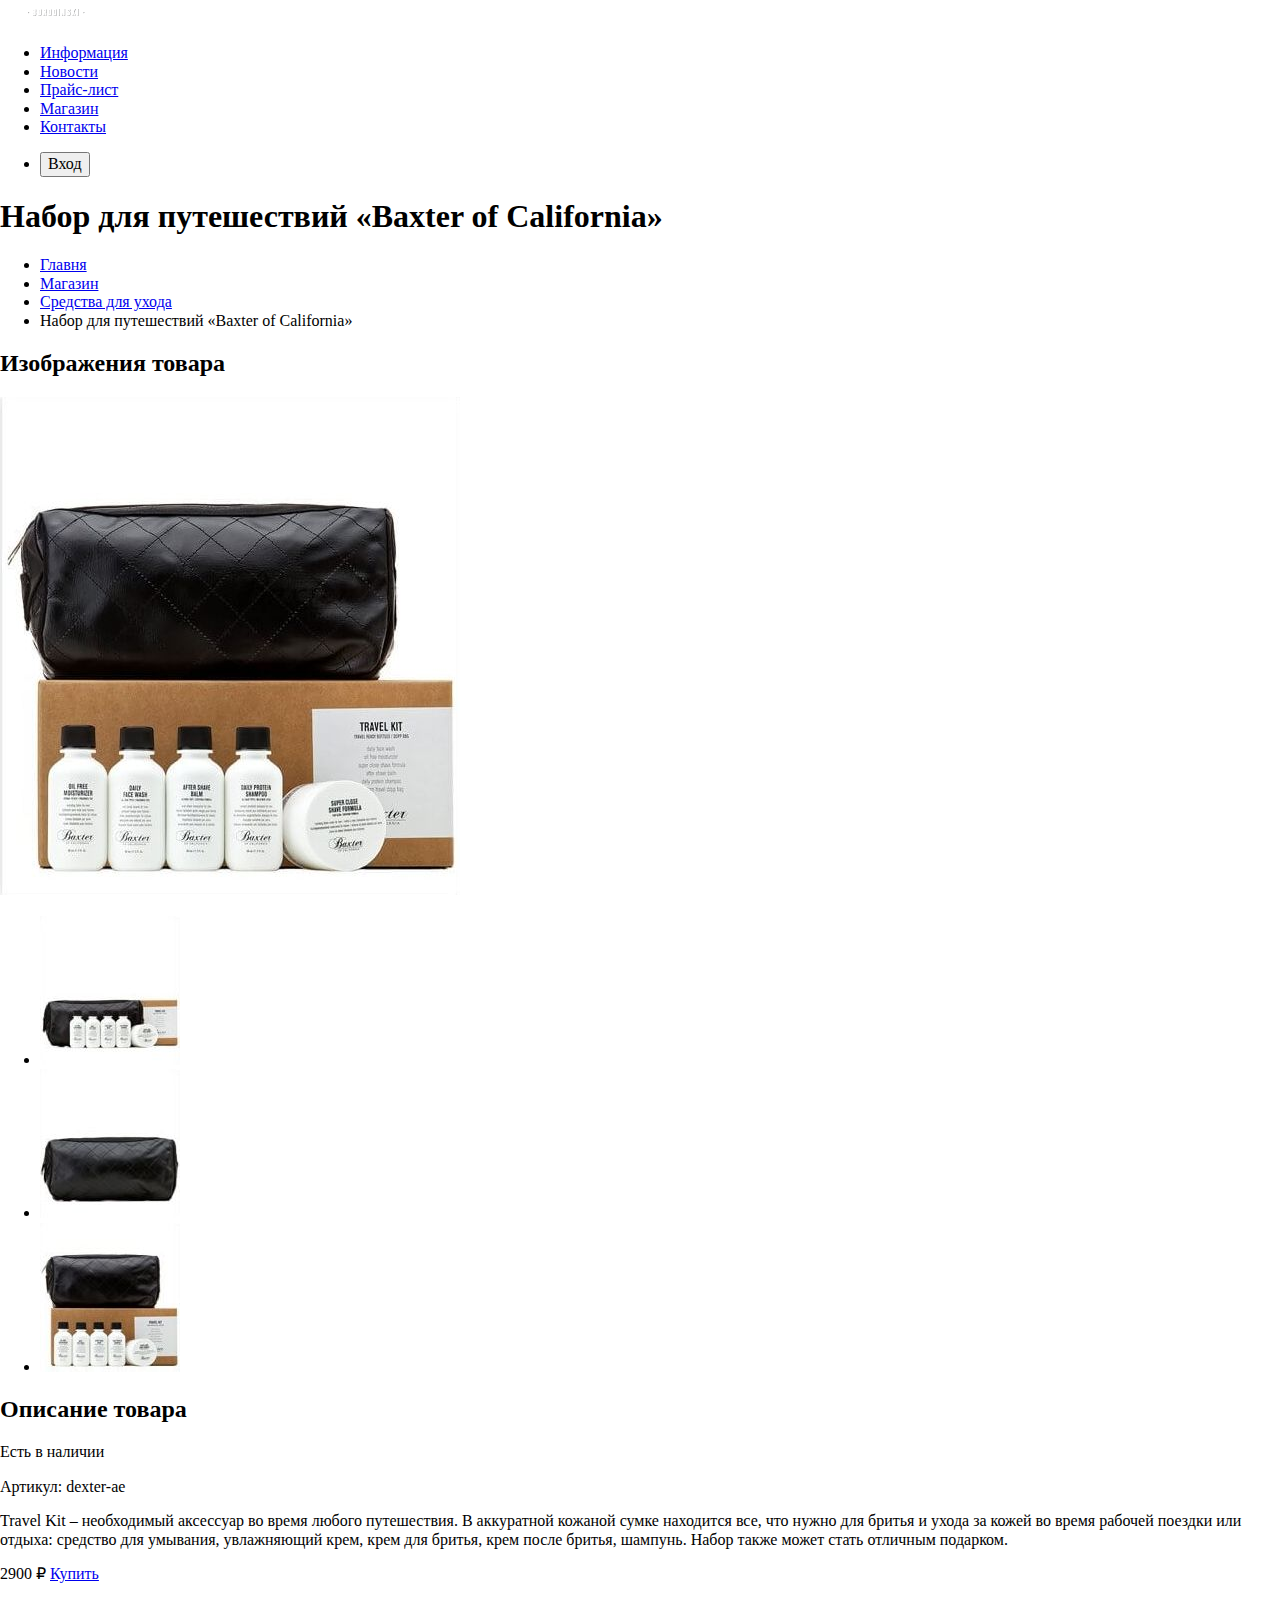
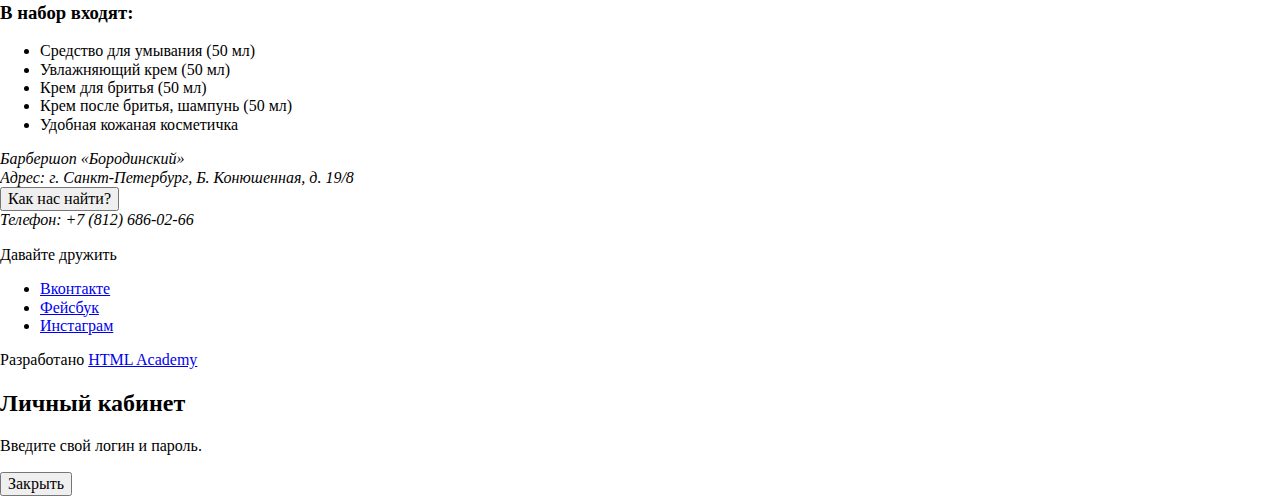
==== catalog-item.html @ 9a72d300 "Подключил картинки в разметке страницы" ====
<!DOCTYPE html>
<html lang="ru">
  <head>
    <meta charset="utf-8">
    <title>HTML Academy: Барбершоп</title>
    <link rel="stylesheet" href="css/normalize.css">
    <link rel="stylesheet" href="css/style.css">
  </head>
  <body>
    <header>
      <nav>
        <a href="index.html">
          <img src="img/index_logo.svg" width="111" height="24" alt="Логотип барбершопа Бородинский">
        </a>
        <ul>
          <li><a href="#">Информация</a></li>
          <li><a href="#">Новости</a></li>
          <li><a href="price.html">Прайс-лист</a></li>
          <li><a href="catalog.html">Магазин</a></li>
          <li><a href="#">Контакты</a></li>
        </ul>
        <ul>
          <li>
            <button type="button">Вход</button>
          </li>
        </ul>
      </nav>
    </header>

    <main>
      <h1>Набор для путешествий «Baxter of California»</h1>

      <ul>
        <li><a href="index.html">Главня</a></li>
        <li><a href="catalog.html">Магазин</a></li>
        <li><a href="#">Средства для ухода</a></li>
        <li>Набор для путешествий «Baxter of California»</li>
      </ul>

      <section>
        <h2>Изображения товара</h2>
        <img src="img/product_1.jpg" width="460" height="498" alt="Набор для путешествий «Baxter of California»">
        <ul>
          <li><img src="img/product_2.jpg" width="140" height="149" alt="Набор для путешествий «Baxter of California»"></li>
          <li><img src="img/product_3.jpg" width="140" height="149" alt="Набор для путешествий «Baxter of California»"></li>
          <li><img src="img/product_4.jpg" width="140" height="149" alt="Набор для путешествий «Baxter of California»"></li>
        </ul>
      </section>

      <section>
        <h2>Описание товара</h2>
        <p>Есть в наличии</p>
        <p>Артикул: dexter-ae</p>
        <p>Travel Kit – необходимый аксессуар во время любого путешествия. В аккуратной кожаной сумке находится все, что нужно для бритья и ухода за кожей во время рабочей поездки или отдыха: средство для умывания, увлажняющий крем, крем для бритья, крем после бритья, шампунь. Набор также может стать отличным подарком.</p>
        <p>
          2900 ₽
          <a href="#">Купить</a>
        </p>
        <h3>В набор входят:</h3>
        <ul>
          <li>Средство для умывания (50 мл)</li>
          <li>Увлажняющий крем (50 мл)</li>
          <li>Крем для бритья (50 мл)</li>
          <li>Крем после бритья, шампунь (50 мл)</li>
          <li>Удобная кожаная косметичка</li>
        </ul>
      </section>
    </main>

    <footer>
      <address>
        Барбершоп «Бородинский»<br>
        Адрес: г. Санкт-Петербург, Б. Конюшенная, д. 19/8<br>
        <button type="button">Как нас найти?</button><br>
        Телефон: +7 (812) 686-02-66
      </address>
      <div>
        <p>Давайте дружить</p>
        <ul>
          <li><a href="#">Вконтакте</a></li>
          <li><a href="#">Фейсбук</a></li>
          <li><a href="#">Инстаграм</a></li>
        </ul>
      </div>
      <p>
        Разработано
        <a href="https://htmlacademy.ru">HTML Academy</a>
      </p>
    </footer>

    <section>
      <h2>Личный кабинет</h2>
      <p>Введите свой логин и пароль.</p>
      <!-- Форма будет добавлена -->
      <button type="button">Закрыть</button>
    </section>

    <script src="js/script.js"></script>
  </body>
</html>
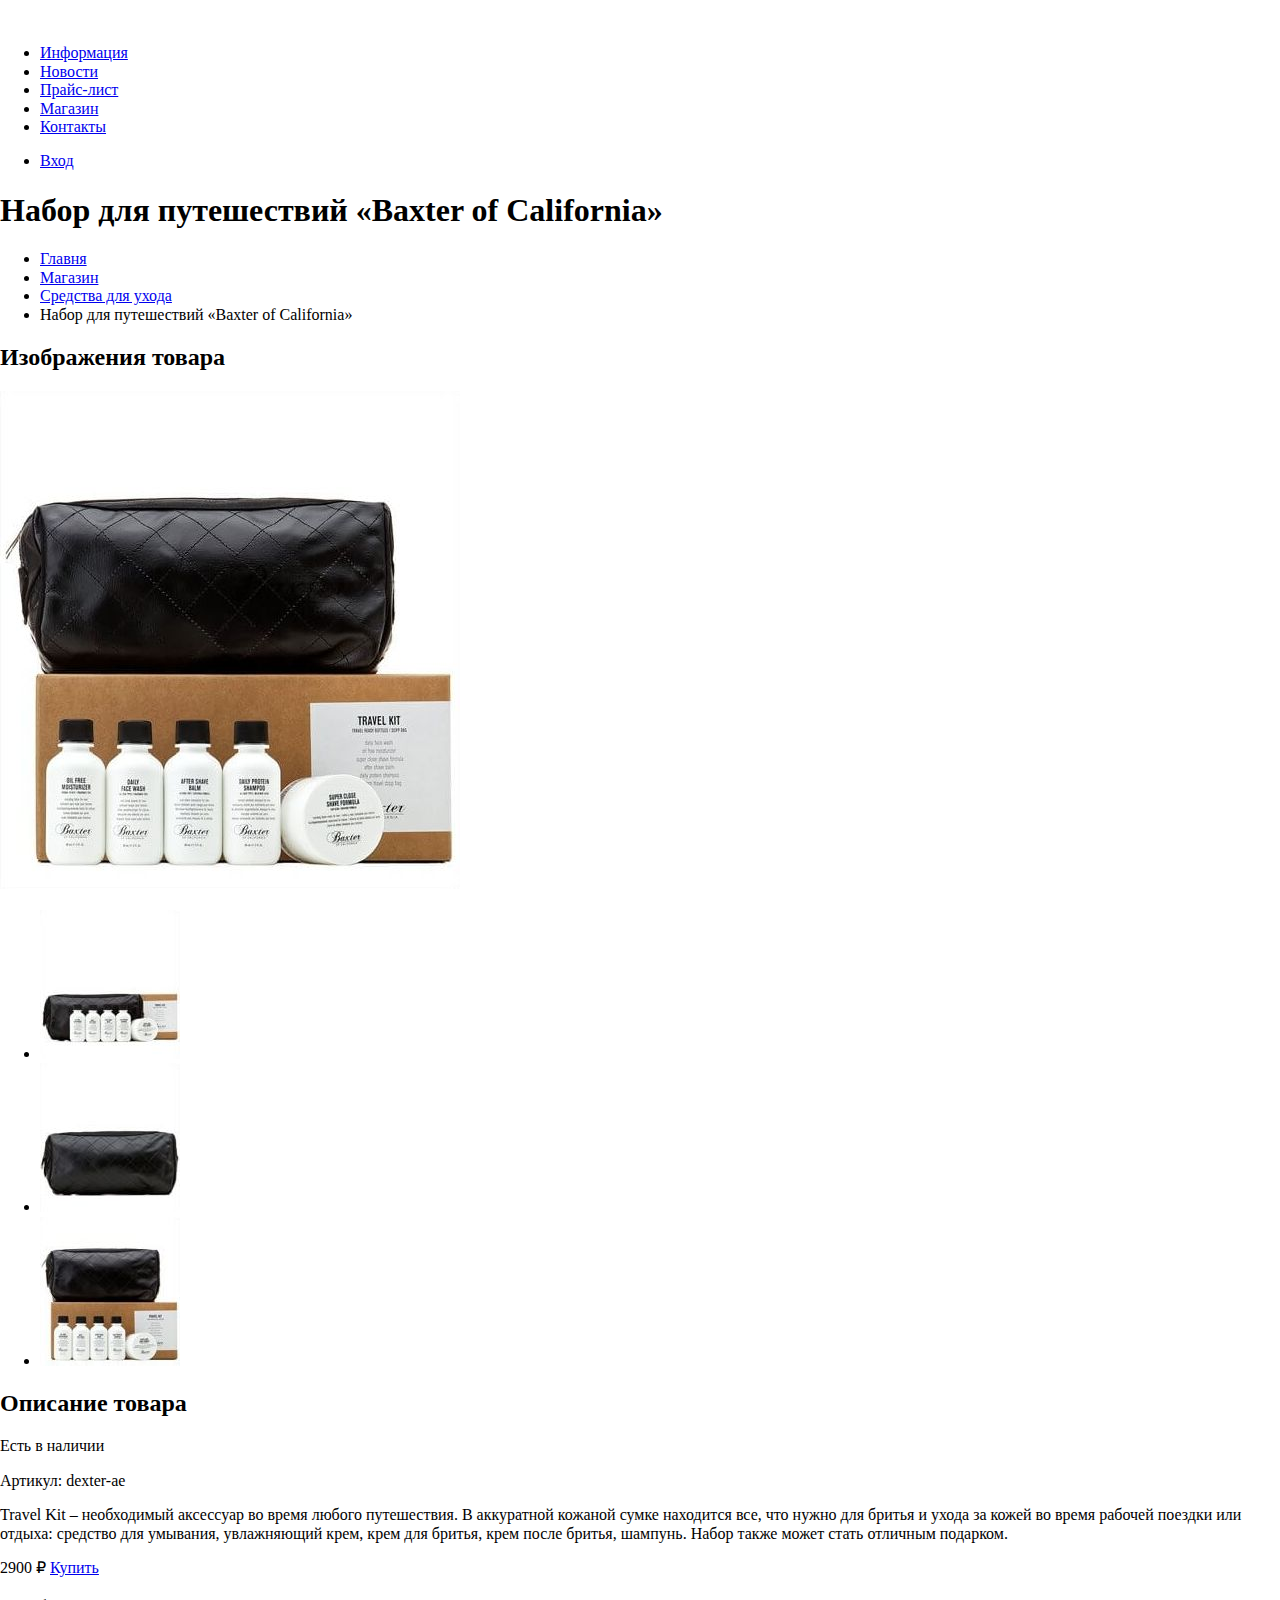
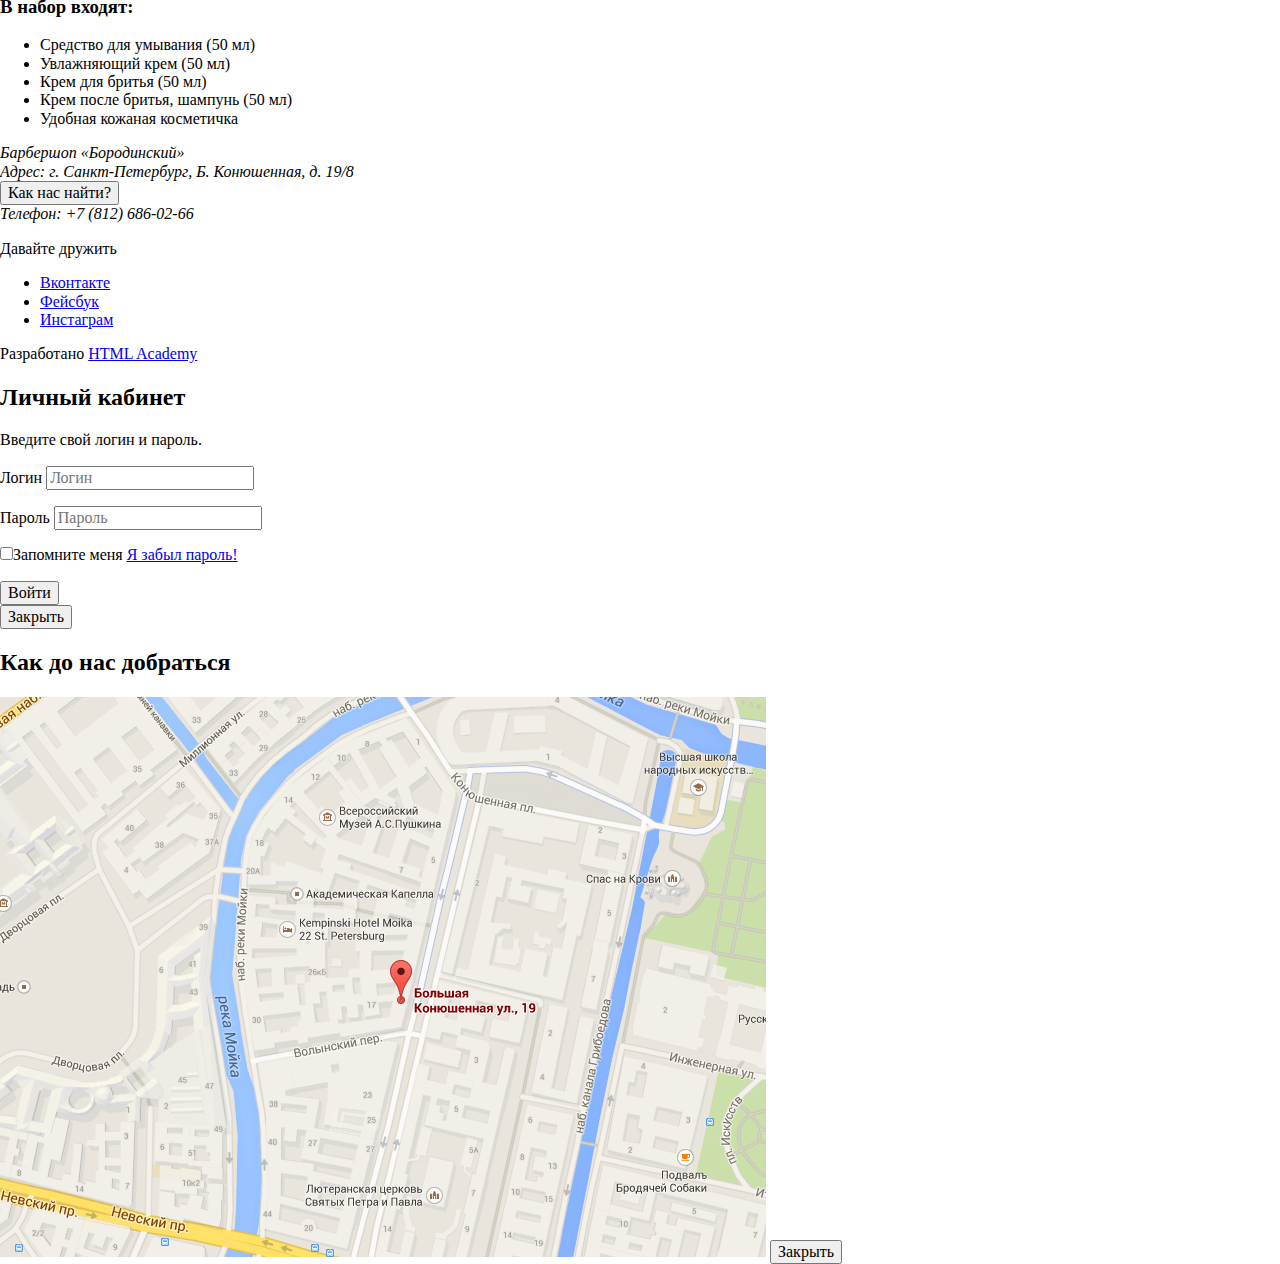
==== commit 246d15ff: "Добавил в разметку страниц формы, назначил скрытым элементам класс, прочие мелкие правки" ====
--- a/catalog-item.html
+++ b/catalog-item.html
@@ -10,7 +10,7 @@
     <header>
       <nav>
         <a href="index.html">
-          <img src="img/index_logo.svg" width="111" height="24" alt="Логотип барбершопа Бородинский">
+          <img src="img/logo_page.svg" width="111" height="24" alt="Логотип барбершопа Бородинский">
         </a>
         <ul>
           <li><a href="#">Информация</a></li>
@@ -21,7 +21,7 @@
         </ul>
         <ul>
           <li>
-            <button type="button">Вход</button>
+            <a href="login.html">Вход</a>
           </li>
         </ul>
       </nav>
@@ -38,12 +38,12 @@
       </ul>
 
       <section>
-        <h2>Изображения товара</h2>
-        <img src="img/product_1.jpg" width="460" height="498" alt="Набор для путешествий «Baxter of California»">
+        <h2 class="visually-hidden">Изображения товара</h2>
+        <img src="img/product_1.jpg" width="460" height="498" alt="Набор для путешествий «Baxter of California» вид 1">
         <ul>
-          <li><img src="img/product_2.jpg" width="140" height="149" alt="Набор для путешествий «Baxter of California»"></li>
-          <li><img src="img/product_3.jpg" width="140" height="149" alt="Набор для путешествий «Baxter of California»"></li>
-          <li><img src="img/product_4.jpg" width="140" height="149" alt="Набор для путешествий «Baxter of California»"></li>
+          <li><img src="img/product_2.jpg" width="140" height="149" alt="Набор для путешествий «Baxter of California» вид 2"></li>
+          <li><img src="img/product_3.jpg" width="140" height="149" alt="Набор для путешествий «Baxter of California» вид 3"></li>
+          <li><img src="img/product_4.jpg" width="140" height="149" alt="Набор для путешествий «Baxter of California» вид 4"></li>
         </ul>
       </section>
 
@@ -91,7 +91,29 @@
     <section>
       <h2>Личный кабинет</h2>
       <p>Введите свой логин и пароль.</p>
-      <!-- Форма будет добавлена -->
+      <form action="https://echo.htmlacademy.ru" method="post">
+        <p>
+          <label for="user-login">Логин</label>
+          <input id="user-login" type="email" name="login" placeholder="Логин">
+        </p>
+        <p>
+          <label for="user-password">Пароль</label>
+          <input id="user-password" type="password" name="password" placeholder="Пароль">
+        </p>
+        <p>
+          <label>
+            <input type="checkbox" name="remember">Запомните меня
+          </label>
+          <a href="#">Я забыл пароль!</a>
+        </p>
+        <button type="submit">Войти</button>
+      </form>
+      <button type="button">Закрыть</button>
+    </section>
+
+    <section>
+      <h2 class="visually-hidden">Как до нас добраться</h2>
+      <img src="img/map.png" width="766" height="560" alt="Офис компании по адресу г. Санкт-Петербург, ул. Б. Конюшенная, д. 19/8">
       <button type="button">Закрыть</button>
     </section>
 
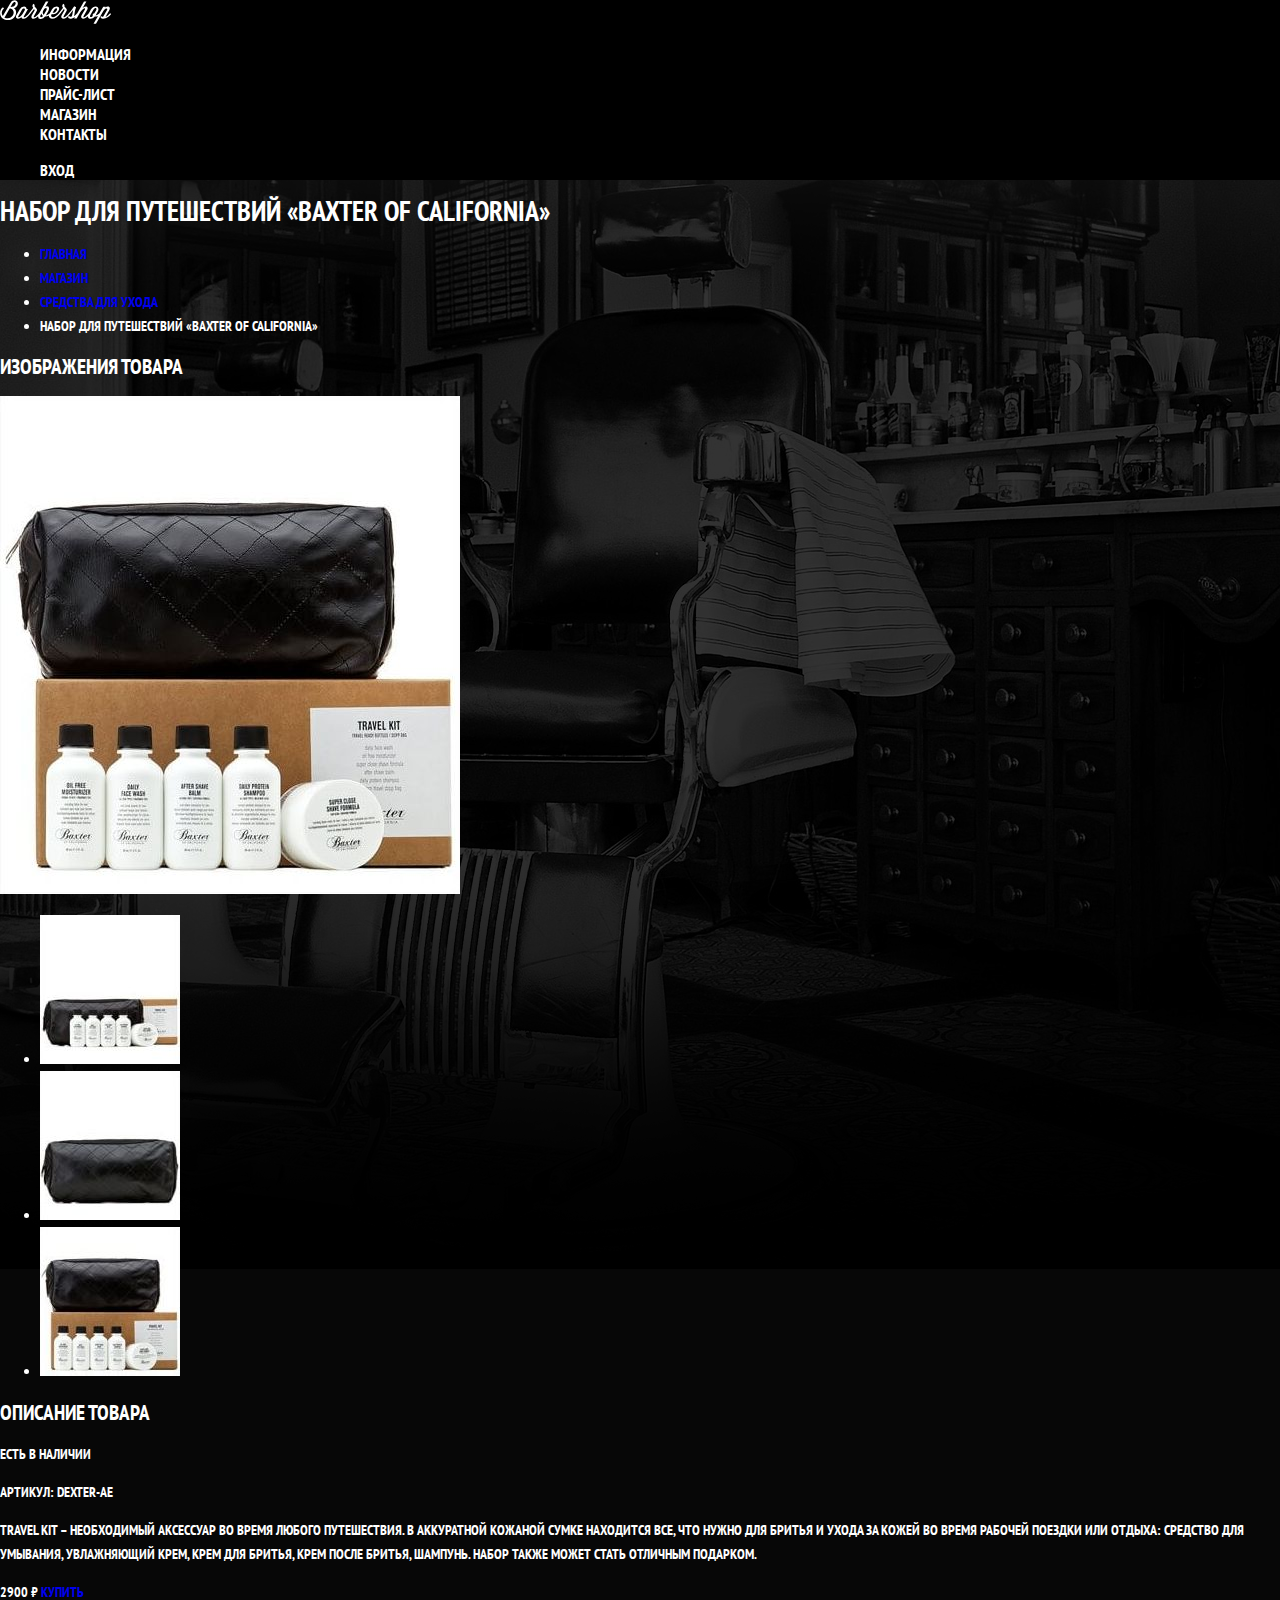
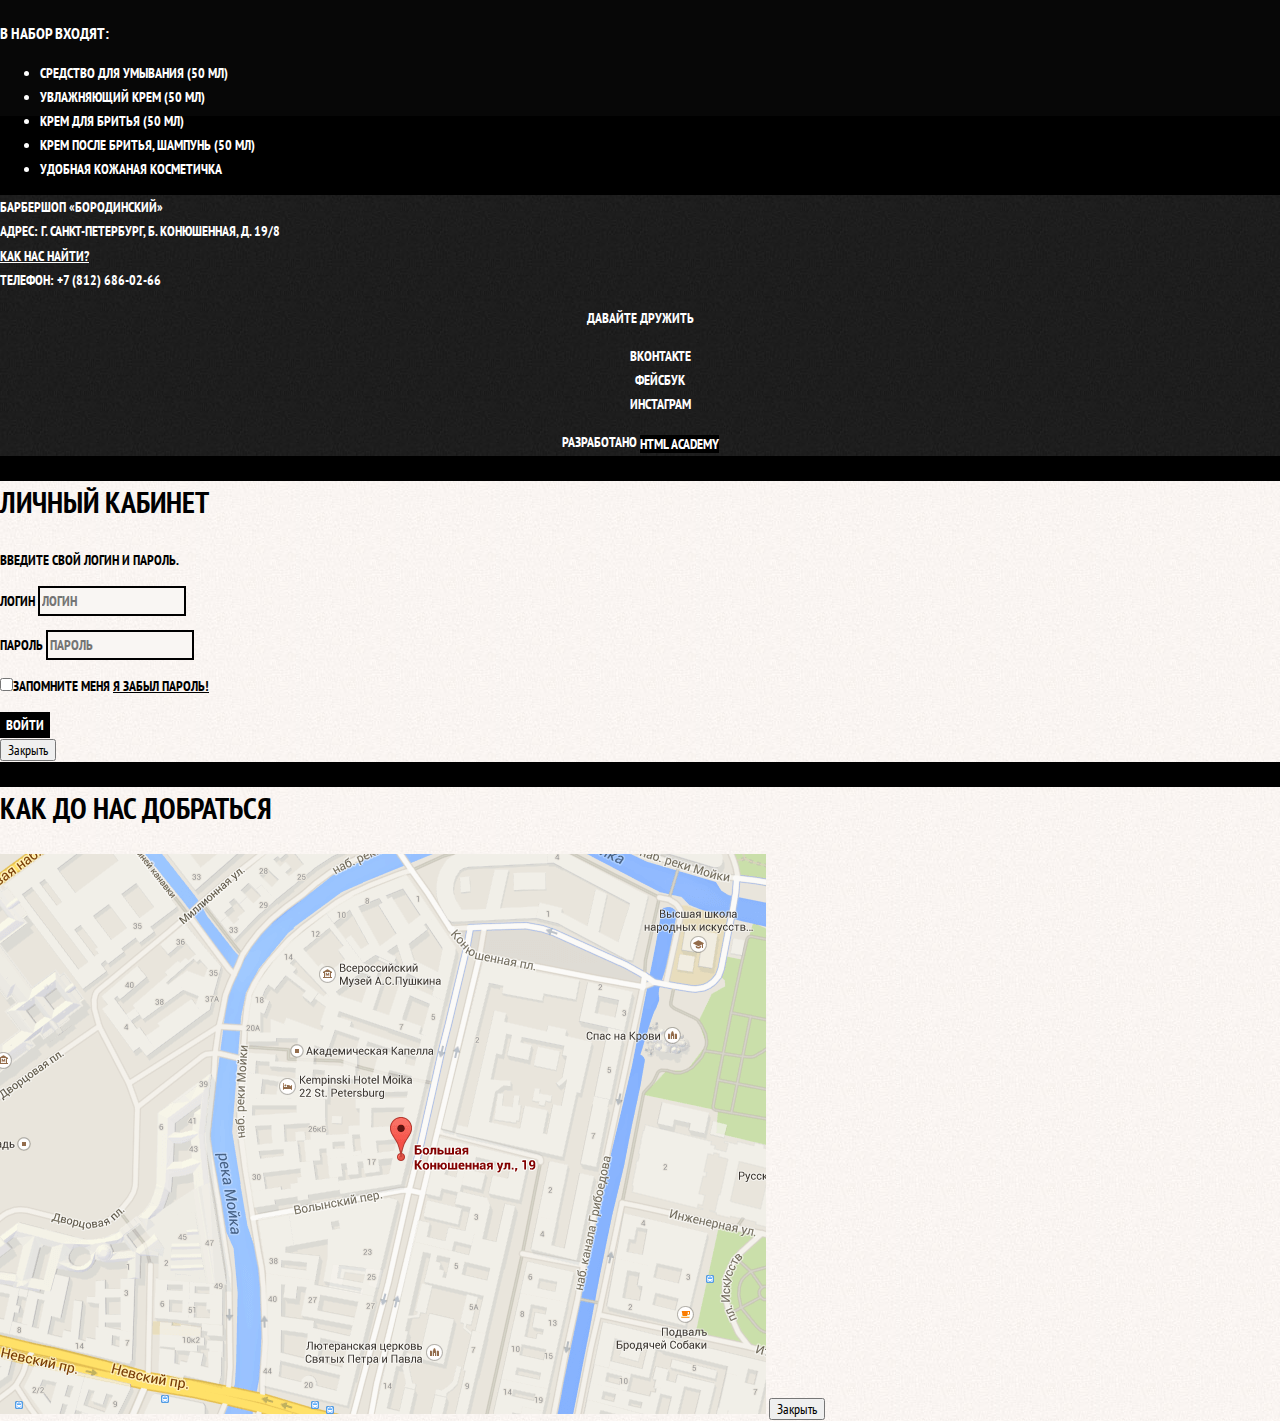
==== commit e91aafa4: "Добавил классы в разметку страниц" ====
--- a/catalog-item.html
+++ b/catalog-item.html
@@ -3,23 +3,24 @@
   <head>
     <meta charset="utf-8">
     <title>HTML Academy: Барбершоп</title>
+    <link href="https://fonts.googleapis.com/css?family=PT+Sans+Narrow:400,700&amp;subset=latin,cyrillic" rel="stylesheet">
     <link rel="stylesheet" href="css/normalize.css">
     <link rel="stylesheet" href="css/style.css">
   </head>
   <body>
-    <header>
-      <nav>
+    <header class="main-header">
+      <nav class="main-navigation">
         <a href="index.html">
           <img src="img/logo_page.svg" width="111" height="24" alt="Логотип барбершопа Бородинский">
         </a>
-        <ul>
+        <ul class="site-navigation">
           <li><a href="#">Информация</a></li>
           <li><a href="#">Новости</a></li>
           <li><a href="price.html">Прайс-лист</a></li>
           <li><a href="catalog.html">Магазин</a></li>
           <li><a href="#">Контакты</a></li>
         </ul>
-        <ul>
+        <ul class="user-navigation">
           <li>
             <a href="login.html">Вход</a>
           </li>
@@ -31,7 +32,7 @@
       <h1>Набор для путешествий «Baxter of California»</h1>
 
       <ul>
-        <li><a href="index.html">Главня</a></li>
+        <li><a href="index.html">Главная</a></li>
         <li><a href="catalog.html">Магазин</a></li>
         <li><a href="#">Средства для ухода</a></li>
         <li>Набор для путешествий «Baxter of California»</li>
@@ -67,31 +68,31 @@
       </section>
     </main>
 
-    <footer>
-      <address>
+    <footer class="main-footer">
+      <address class="footer-contacts">
         Барбершоп «Бородинский»<br>
         Адрес: г. Санкт-Петербург, Б. Конюшенная, д. 19/8<br>
-        <button type="button">Как нас найти?</button><br>
+        <button class="button" type="button">Как нас найти?</button><br>
         Телефон: +7 (812) 686-02-66
       </address>
-      <div>
+      <div class="footer-social">
         <p>Давайте дружить</p>
         <ul>
-          <li><a href="#">Вконтакте</a></li>
-          <li><a href="#">Фейсбук</a></li>
-          <li><a href="#">Инстаграм</a></li>
+          <li><a class="social-button" href="#"><span class="visually-hidden">Вконтакте</span></a></li>
+          <li><a class="social-button" href="#"><span class="visually-hidden">фейсбук</span></a></li>
+          <li><a class="social-button" href="#"><span class="visually-hidden">Инстаграм</span></a></li>
         </ul>
       </div>
-      <p>
+      <p class="footer-copyright">
         Разработано
-        <a href="https://htmlacademy.ru">HTML Academy</a>
+        <a class="button" href="https://htmlacademy.ru">HTML Academy</a>
       </p>
     </footer>
 
-    <section>
+    <section class="modal modal-login">
       <h2>Личный кабинет</h2>
       <p>Введите свой логин и пароль.</p>
-      <form action="https://echo.htmlacademy.ru" method="post">
+      <form class="login-form" action="https://echo.htmlacademy.ru" method="post">
         <p>
           <label for="user-login">Логин</label>
           <input id="user-login" type="email" name="login" placeholder="Логин">
@@ -101,17 +102,17 @@
           <input id="user-password" type="password" name="password" placeholder="Пароль">
         </p>
         <p>
-          <label>
+          <label class="login-checkbox">
             <input type="checkbox" name="remember">Запомните меня
           </label>
-          <a href="#">Я забыл пароль!</a>
+          <a class="restore" href="#">Я забыл пароль!</a>
         </p>
-        <button type="submit">Войти</button>
+        <button class="button" type="submit">Войти</button>
       </form>
       <button type="button">Закрыть</button>
     </section>
 
-    <section>
+    <section class="modal modal-map">
       <h2 class="visually-hidden">Как до нас добраться</h2>
       <img src="img/map.png" width="766" height="560" alt="Офис компании по адресу г. Санкт-Петербург, ул. Б. Конюшенная, д. 19/8">
       <button type="button">Закрыть</button>
--- a/css/style.css
+++ b/css/style.css
@@ -0,0 +1,200 @@
+body {
+  margin: 0;
+  padding: 0;
+  font-family: "PT Sans Narrow", Arial, sans-serif;
+  font-size: 14px;
+  line-height: 24px;
+  font-weight: 700;
+  color: #ffffff;
+  text-transform: uppercase;
+  background-color: #000000;
+  background-image: url("../img/background.png");
+  background-position: top center;
+  background-repeat: no-repeat;
+}
+
+a {
+  text-decoration: none;
+}
+
+.button {
+  font: inherit;
+  text-align: center;
+  color: #ffffff;
+  vertical-align: middle;
+  text-transform: uppercase;
+  background-color: #000000;
+  border: none;
+}
+
+.button:hover,
+.button:focus,
+.button:active {
+  background-color: #663d15;
+}
+
+.main-navigation {
+  font-size: 16px;
+  line-height: 20px;
+  color: #ffffff;
+  background-color: #000000;
+}
+
+.site-navigation,
+.user-navigation {
+  list-style: none;
+}
+
+.site-navigation a,
+.user-navigation a {
+  color: #ffffff;
+}
+
+.site-navigation a:hover,
+.site-navigation a:focus,
+.user-navigation a:hover,
+.user-navigation a:focus {
+  background-color: #242424;
+}
+
+.features-list {
+  list-style: none;
+}
+
+.feature-item {
+  text-align: center;
+}
+
+.feature-item h3 {
+  font-size: 30px;
+  line-height: 42px;
+}
+
+.index-columns {
+  color: #000000;
+  background-color: #f8f5f2;
+  background-image: url("../img/pattern-light.jpg");
+  background-position: 0 0;
+  background-repeat: repeat;
+}
+
+.index-columns h2 {
+  font-size: 30px;
+  line-height: 42px;
+}
+
+.news-list {
+  list-style: none;
+}
+
+.news-item time {
+  text-transform: none;
+}
+
+.gallery-content {
+  background-color: #cccccc;
+  border: 7px solid #ffffff;
+}
+
+.contacts-address {
+  font-style: normal;
+}
+
+.appointment-item input {
+  font: inherit;
+  background-color: transparent;
+  border: 2px solid #000000;
+}
+
+.appointment-item input:focus {
+  border-color: #663d15;
+}
+
+.main-footer {
+  color: #ffffff;
+  background-color: #212121;
+  background-image: url("../img/pattern-dark.jpg");
+  background-position: 0 0;
+  background-repeat: repeat;
+}
+
+.footer-contacts {
+  font-style: normal;
+}
+
+.footer-contacts button {
+  padding: 0;
+  color: #ffffff;
+  text-decoration: underline;
+  background-color: transparent;
+}
+
+.footer-contacts button:hover,
+.footer-contacts button:focus {
+  text-decoration: none;
+  background-color: transparent;
+}
+
+.footer-social {
+  text-align: center;
+}
+
+.footer-social ul {
+  list-style: none;
+}
+
+.social-button {
+  color: #ffffff;
+}
+
+.footer-copyright {
+  text-align: center;
+}
+
+.footer-copyright .button:hover,
+.footer-copyright .button:focus {
+  color: #000000;
+  background-color: #ffffff;
+}
+
+.modal {
+  color: #000000;
+  background-color: #f8f3f0;
+  background-image: url("../img/pattern-light.jpg");
+  background-position: 0 0;
+  background-repeat: repeat;
+}
+
+.modal h2 {
+  font-size: 30px;
+  line-height: 42px;
+}
+
+.login-form input[type="email"],
+.login-form input[type="password"] {
+  font: inherit;
+  color: #000000;
+  text-transform: uppercase;
+  background-color: #f9f6f3;
+  border: 2px solid #000000;
+}
+
+.login-form input:focus {
+  border-color: #663d15;
+}
+
+.login-checkbox:hover,
+.login-checkbox:focus {
+  color: #663d15;
+}
+
+.restore {
+  color: #000000;
+  text-decoration: underline;
+}
+
+.restore:hover,
+.restore:focus {
+  text-decoration: none;
+}
+
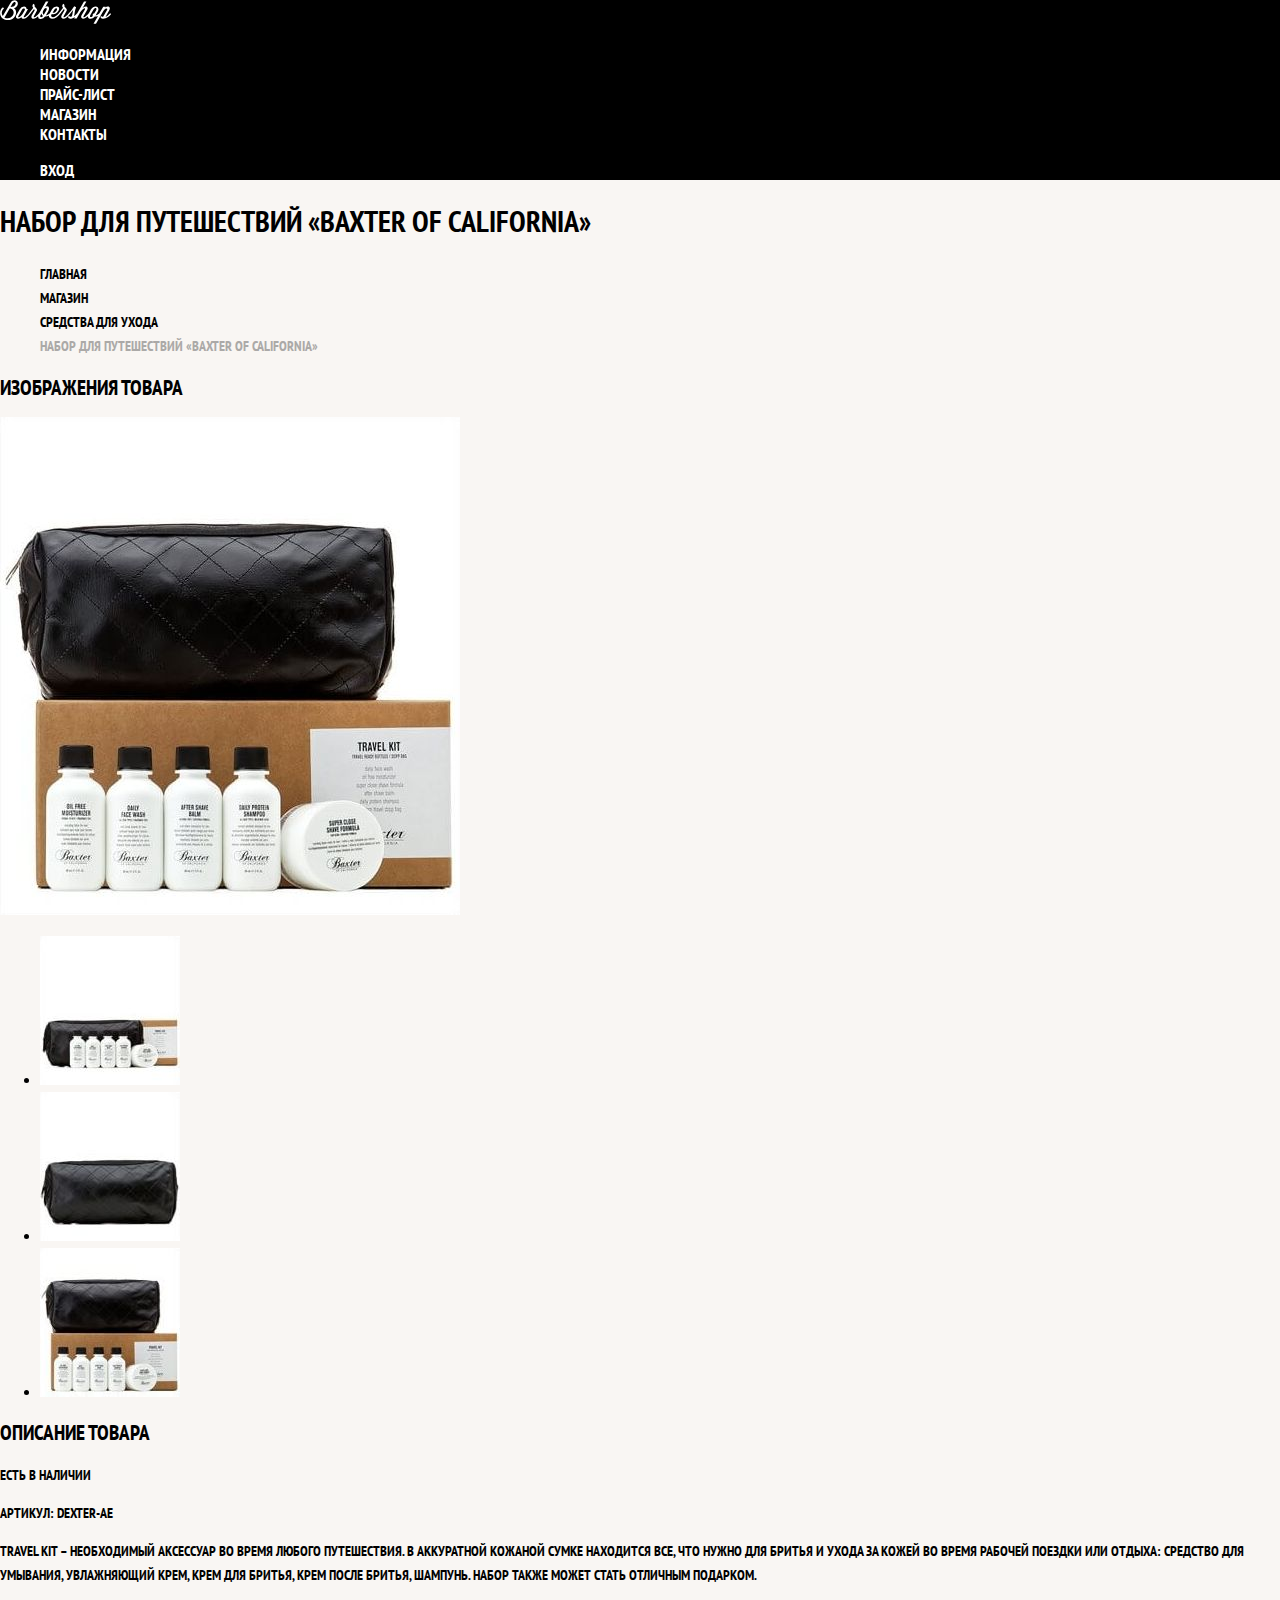
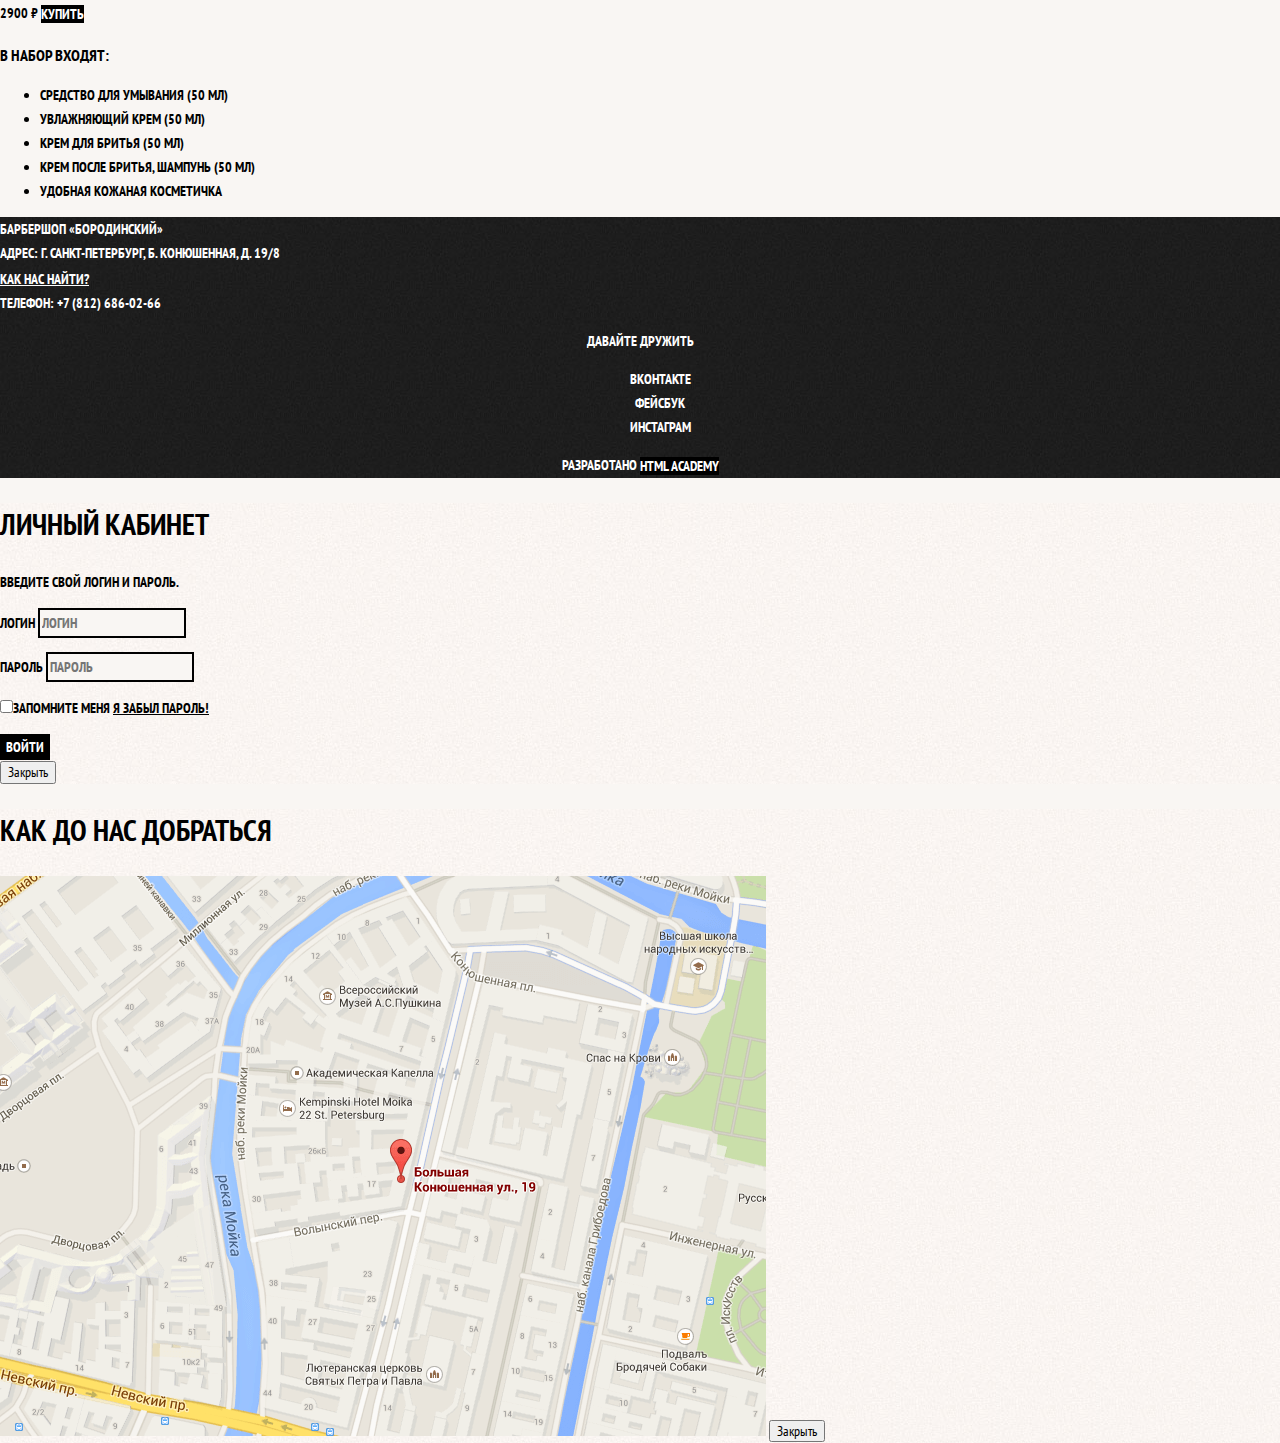
==== commit d6806682: "Правил разметку, добавил еще классы" ====
--- a/catalog-item.html
+++ b/catalog-item.html
@@ -7,10 +7,10 @@
     <link rel="stylesheet" href="css/normalize.css">
     <link rel="stylesheet" href="css/style.css">
   </head>
-  <body>
+  <body class="inner-page">
     <header class="main-header">
       <nav class="main-navigation">
-        <a href="index.html">
+        <a class="main-header-logo" href="index.html">
           <img src="img/logo_page.svg" width="111" height="24" alt="Логотип барбершопа Бородинский">
         </a>
         <ul class="site-navigation">
@@ -28,65 +28,73 @@
       </nav>
     </header>
 
-    <main>
-      <h1>Набор для путешествий «Baxter of California»</h1>
+    <main class="container">
+      <h1 class="page-title">Набор для путешествий «Baxter of California»</h1>
 
-      <ul>
+      <ul class="breadcrumbs">
         <li><a href="index.html">Главная</a></li>
         <li><a href="catalog.html">Магазин</a></li>
         <li><a href="#">Средства для ухода</a></li>
-        <li>Набор для путешествий «Baxter of California»</li>
+        <li class="breadcrumbs-current">Набор для путешествий «Baxter of California»</li>
       </ul>
 
-      <section>
-        <h2 class="visually-hidden">Изображения товара</h2>
-        <img src="img/product_1.jpg" width="460" height="498" alt="Набор для путешествий «Baxter of California» вид 1">
-        <ul>
-          <li><img src="img/product_2.jpg" width="140" height="149" alt="Набор для путешествий «Baxter of California» вид 2"></li>
-          <li><img src="img/product_3.jpg" width="140" height="149" alt="Набор для путешествий «Baxter of California» вид 3"></li>
-          <li><img src="img/product_4.jpg" width="140" height="149" alt="Набор для путешествий «Baxter of California» вид 4"></li>
-        </ul>
-      </section>
+      <div class="catalog-columns">
+        <section class="product-photos">
+          <h2 class="visually-hidden">Изображения товара</h2>
+          <p class="product-photo-full">
+            <img src="img/product_1.jpg" width="460" height="498" alt="Набор для путешествий «Baxter of California» вид 1">
+          </p>
+          <ul class="product-photo-preview">
+            <li><img src="img/product_2.jpg" width="140" height="149" alt="Набор для путешествий «Baxter of California» вид 2"></li>
+            <li><img src="img/product_3.jpg" width="140" height="149" alt="Набор для путешествий «Baxter of California» вид 3"></li>
+            <li><img src="img/product_4.jpg" width="140" height="149" alt="Набор для путешествий «Baxter of California» вид 4"></li>
+          </ul>
+        </section>
 
-      <section>
-        <h2>Описание товара</h2>
-        <p>Есть в наличии</p>
-        <p>Артикул: dexter-ae</p>
-        <p>Travel Kit – необходимый аксессуар во время любого путешествия. В аккуратной кожаной сумке находится все, что нужно для бритья и ухода за кожей во время рабочей поездки или отдыха: средство для умывания, увлажняющий крем, крем для бритья, крем после бритья, шампунь. Набор также может стать отличным подарком.</p>
-        <p>
-          2900 ₽
-          <a href="#">Купить</a>
-        </p>
-        <h3>В набор входят:</h3>
-        <ul>
-          <li>Средство для умывания (50 мл)</li>
-          <li>Увлажняющий крем (50 мл)</li>
-          <li>Крем для бритья (50 мл)</li>
-          <li>Крем после бритья, шампунь (50 мл)</li>
-          <li>Удобная кожаная косметичка</li>
-        </ul>
-      </section>
+        <section class="product-info">
+          <h2 class="visually-hidden">Описание товара</h2>
+          <div class="product-description">
+            <p class="product-availability">Есть в наличии</p>
+            <p class="product-article">Артикул: dexter-ae</p>
+          </div>
+          <p class="product-text">Travel Kit – необходимый аксессуар во время любого путешествия. В аккуратной кожаной сумке находится все, что нужно для бритья и ухода за кожей во время рабочей поездки или отдыха: средство для умывания, увлажняющий крем, крем для бритья, крем после бритья, шампунь. Набор также может стать отличным подарком.</p>
+          <p class="product-price">
+            <span>2900 ₽</span>
+            <a class="button" href="#">Купить</a>
+          </p>
+          <h3>В набор входят:</h3>
+          <ul>
+            <li>Средство для умывания (50 мл)</li>
+            <li>Увлажняющий крем (50 мл)</li>
+            <li>Крем для бритья (50 мл)</li>
+            <li>Крем после бритья, шампунь (50 мл)</li>
+            <li>Удобная кожаная косметичка</li>
+          </ul>
+        </section>
+      </div>
     </main>
 
     <footer class="main-footer">
-      <address class="footer-contacts">
-        Барбершоп «Бородинский»<br>
-        Адрес: г. Санкт-Петербург, Б. Конюшенная, д. 19/8<br>
-        <button class="button" type="button">Как нас найти?</button><br>
-        Телефон: +7 (812) 686-02-66
-      </address>
-      <div class="footer-social">
-        <p>Давайте дружить</p>
-        <ul>
-          <li><a class="social-button" href="#"><span class="visually-hidden">Вконтакте</span></a></li>
-          <li><a class="social-button" href="#"><span class="visually-hidden">фейсбук</span></a></li>
-          <li><a class="social-button" href="#"><span class="visually-hidden">Инстаграм</span></a></li>
-        </ul>
+      <div class="container">
+        <address class="footer-contacts">
+          Барбершоп «Бородинский»<br>
+          Адрес: г. Санкт-Петербург, Б. Конюшенная, д. 19/8<br>
+          <button class="button" type="button">Как нас найти?</button><br>
+          Телефон: +7 (812) 686-02-66
+        </address>
+        <div class="footer-social">
+          <p>Давайте дружить</p>
+          <ul>
+            <li><a class="social-button" href="#"><span class="visually-hidden">Вконтакте</span></a></li>
+            <li><a class="social-button" href="#"><span class="visually-hidden">фейсбук</span></a></li>
+            <li><a class="social-button" href="#"><span class="visually-hidden">Инстаграм</span></a></li>
+          </ul>
+        </div>
+        <p class="footer-copyright">
+          Разработано
+          <a class="button" href="https://htmlacademy.ru">HTML Academy</a>
+        </p>
       </div>
-      <p class="footer-copyright">
-        Разработано
-        <a class="button" href="https://htmlacademy.ru">HTML Academy</a>
-      </p>
     </footer>
 
     <section class="modal modal-login">
--- a/css/style.css
+++ b/css/style.css
@@ -13,6 +13,14 @@
   background-repeat: no-repeat;
 }
 
+.inner-page {
+  color: #000000;
+  background-color: #f9f6f3;
+  background-image: url("img/pattern-light.jpg");
+  background-position: 0 0;
+  background-repeat: repeat;
+}
+
 a {
   text-decoration: none;
 }
@@ -110,6 +118,117 @@
   border-color: #663d15;
 }
 
+.page-title {
+  font-size: 30px;
+  line-height: 42px;
+}
+
+.breadcrumbs {
+  list-style: none;
+}
+
+.breadcrumbs a {
+  color: #000000;
+}
+
+.breadcrumbs a:hover,
+.breadcrumbs a:focus {
+  text-decoration: underline;
+}
+
+.breadcrumbs-current {
+  color: #aba9a7;
+}
+
+.filter fieldset {
+  border: none;
+}
+
+.filter legend {
+  font-size: 24px;
+  line-height: 30px;
+}
+
+.filter ul {
+  list-style: none;
+  line-height: 18px;
+}
+
+.filter-input:hover + label,
+.filter-input:focus + label {
+  color: #663d15;
+}
+
+.filter-input:disabled + label {
+  color: #000000;
+  opacity: 0.5;
+}
+
+.catalog-list {
+  list-style: none;
+}
+
+.catalog-item {
+  background-color: #f8f8f8;
+  box-shadow: 0 0 10px rgba(0, 0, 0, 0.1);
+}
+
+.catalog-item:hover {
+  box-shadow: 0 0 10px rgba(0, 0, 0, 0.2);
+}
+
+.catalog-item a {
+  color: #000000;
+}
+
+.catalog-item h3 {
+  font-size: 14px;
+  line-height: 18px;
+}
+
+.catalog-category {
+  text-transform: none;
+}
+
+.catalog-item-price span {
+  font-size: 14px;
+  line-height: 20px;
+  text-align: center;
+  background-color: #e5e5e5;
+}
+
+.catalog-item-price .button {
+  line-height: 20px;
+  color: #ffffff;
+}
+
+.pagination-list {
+  list-style: none;
+}
+
+.pagination-item a {
+  color: #ffffff;
+  background-color: #000000;
+}
+
+.pagination-item a:hover,
+.pagination-item a:focus,
+.pagination-item a:active {
+  background-color: #663d15;
+}
+
+.pagination-item-current a {
+  color: #000000;
+  background-color: #ffffff;
+}
+
+.pagination-item-current a:hover,
+.pagination-item-current a:focus,
+.pagination-item-current a:active {
+  color: #000000;
+  background-color: #ffffff;
+}
+
 .main-footer {
   color: #ffffff;
   background-color: #212121;
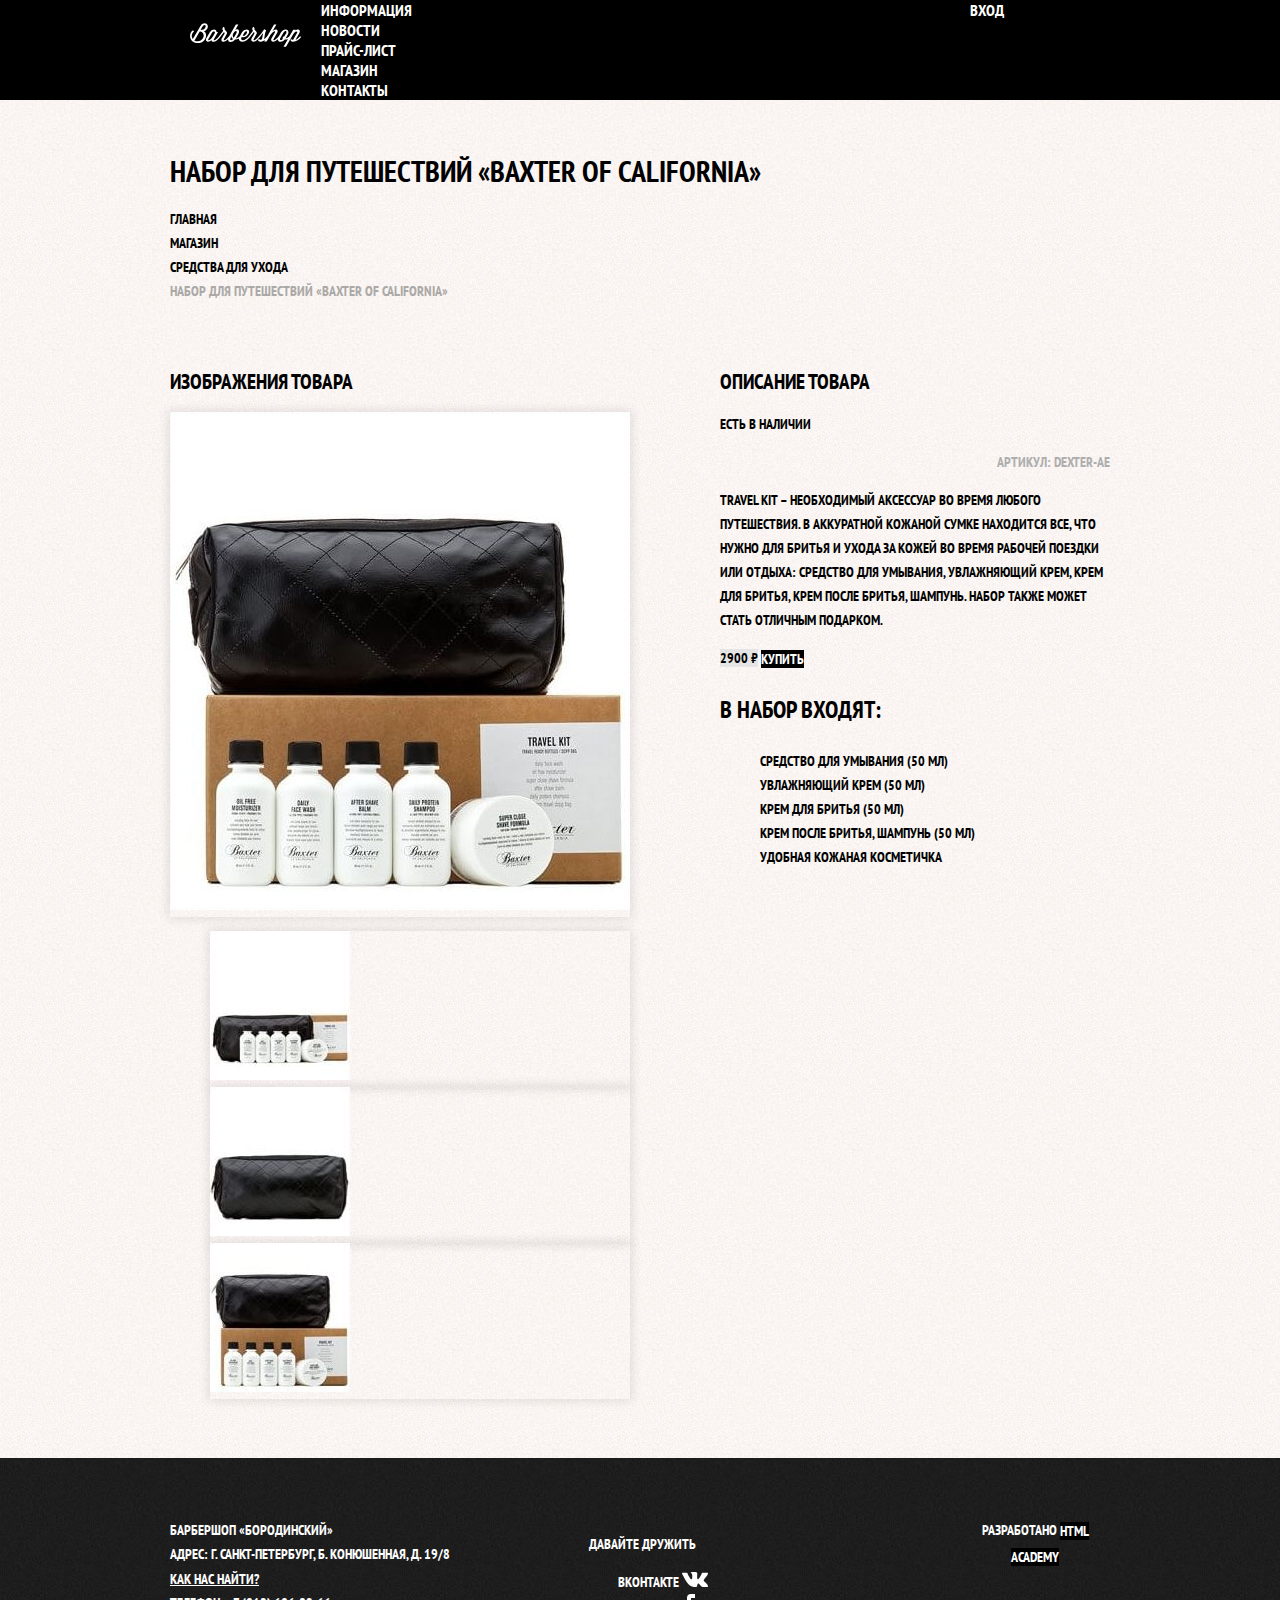
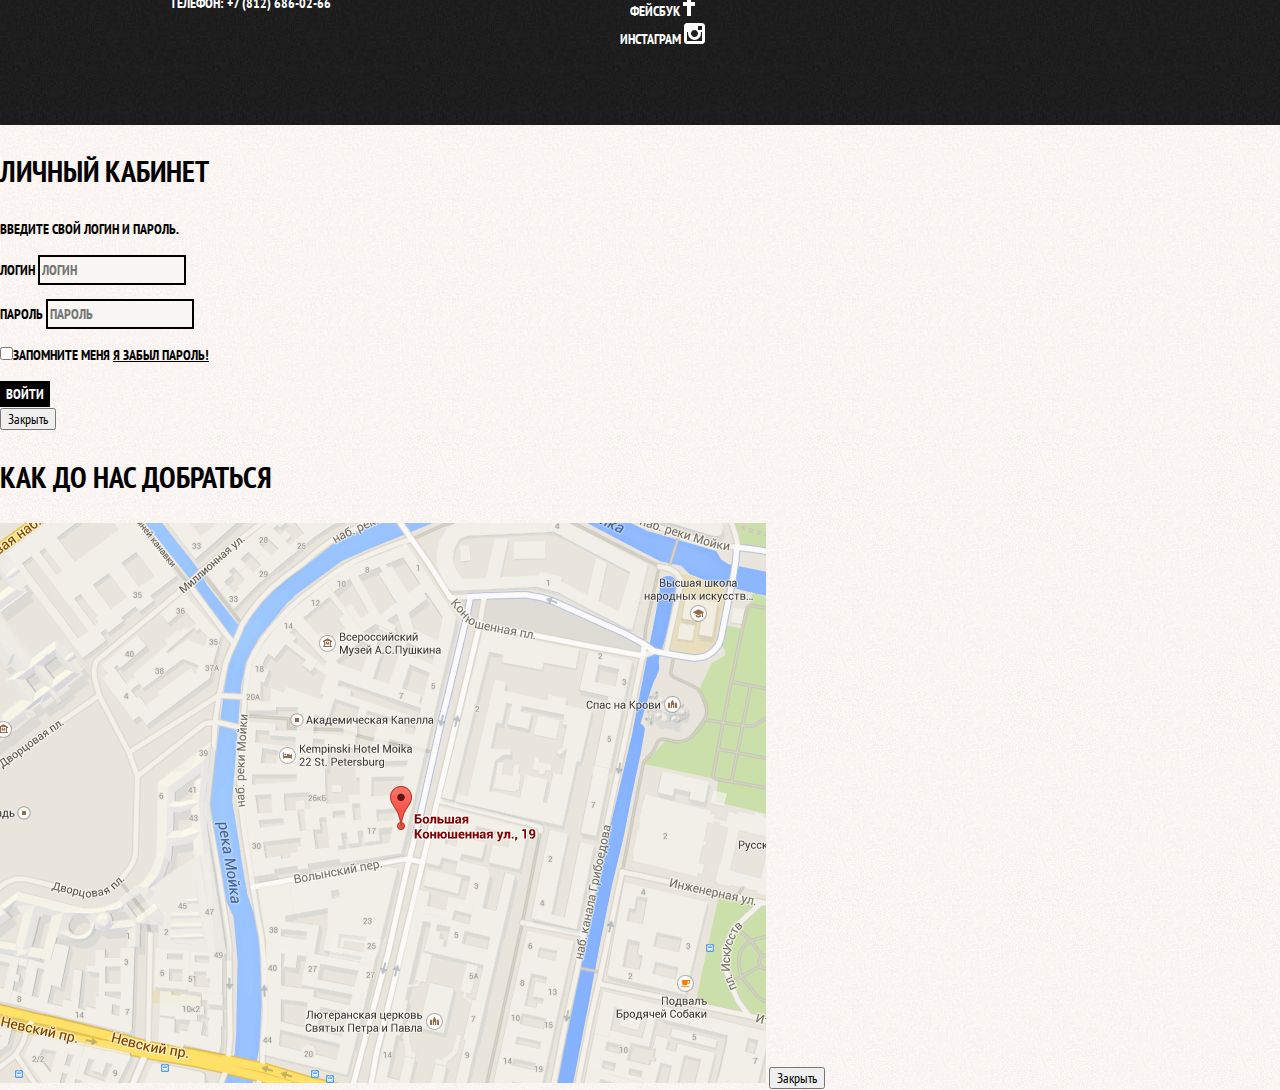
==== commit 7687c8e0: "Правки разметки" ====
--- a/catalog-item.html
+++ b/catalog-item.html
@@ -9,7 +9,7 @@
   </head>
   <body class="inner-page">
     <header class="main-header">
-      <nav class="main-navigation">
+      <nav class="main-navigation container">
         <a class="main-header-logo" href="index.html">
           <img src="img/logo_page.svg" width="111" height="24" alt="Логотип барбершопа Бородинский">
         </a>
@@ -22,7 +22,7 @@
         </ul>
         <ul class="user-navigation">
           <li>
-            <a href="login.html">Вход</a>
+            <a class="login-link" href="login.html">Вход</a>
           </li>
         </ul>
       </nav>
@@ -85,13 +85,25 @@
         <div class="footer-social">
           <p>Давайте дружить</p>
           <ul>
-            <li><a class="social-button" href="#"><span class="visually-hidden">Вконтакте</span></a></li>
-            <li><a class="social-button" href="#"><span class="visually-hidden">фейсбук</span></a></li>
-            <li><a class="social-button" href="#"><span class="visually-hidden">Инстаграм</span></a></li>
+            <li>
+              <a class="social-button" href="#"><span class="visually-hidden">Вконтакте</span>
+                <svg xmlns="http://www.w3.org/2000/svg" width="26" height="15" viewBox="0 0 26 15"><path fill="#FFF" d="M16.138 11.51c.956-.309 2.18 2.04 3.483 2.939.978.681 1.727.534 1.727.534l3.473-.05s1.815-.112.957-1.554c-.071-.12-.503-1.069-2.585-3.022-2.177-2.043-1.882-1.712.739-5.244 1.597-2.153 2.236-3.468 2.036-4.028-.192-.539-1.365-.399-1.365-.399L20.69.713c-.381.001-.704.119-.851.515-.003.004-.621 1.666-1.445 3.079-1.741 2.989-2.436 3.148-2.724 2.961-.661-.433-.494-1.737-.494-2.664 0-2.897.432-4.105-.846-4.417-.427-.104-.739-.172-1.828-.182-1.392-.021-2.574 0-3.244.329-.445.223-.786.712-.579.74.26.035.843.16 1.155.586.401.552.389 1.789.389 1.789s.229 3.411-.54 3.834c-.528.29-1.25-.302-2.803-3.016-.793-1.388-1.392-2.922-1.392-2.922s-.116-.285-.326-.441c-.25-.185-.6-.244-.6-.244L.848.684S.29.7.085.946c-.182.218-.015.668-.015.668s2.909 6.881 6.203 10.347c3.02 3.182 6.452 2.971 6.452 2.971h1.555s.469-.054.709-.312c.224-.24.214-.691.214-.691s-.031-2.109.935-2.419z"/></svg>
+              </a>
+            </li>
+            <li>
+              <a class="social-button" href="#"><span class="visually-hidden">фейсбук</span>
+                <svg xmlns="http://www.w3.org/2000/svg" width="12" height="22" viewBox="0 0 12 22"><path fill="#FFF" d="M12 4V0H8a4 4 0 0 0-4 4v4H0v4h4v10h4V12h4V8H8V4h4z"/></svg>
+              </a>
+            </li>
+            <li>
+              <a class="social-button" href="#"><span class="visually-hidden">Инстаграм</span>
+                <svg xmlns="http://www.w3.org/2000/svg" width="21" height="21" viewBox="0 0 21 21"><path fill="#FFF" d="M18 0H3C1.35 0 0 1.35 0 3v15c0 1.65 1.35 3 3 3h15c1.65 0 3-1.35 3-3V3c0-1.65-1.35-3-3-3zm-7.5 7c1.93 0 3.5 1.57 3.5 3.5S12.43 14 10.5 14 7 12.43 7 10.5 8.57 7 10.5 7zM18 18H3V9h1.181A6.504 6.504 0 0 0 4 10.5a6.5 6.5 0 1 0 13 0 6.45 6.45 0 0 0-.181-1.5H18v9zm0-11h-4V3h4v4z"/></svg>
+              </a>
+            </li>
           </ul>
         </div>
         <p class="footer-copyright">
-          Разработано
+          <span>Разработано</span>
           <a class="button" href="https://htmlacademy.ru">HTML Academy</a>
         </p>
       </div>
--- a/css/style.css
+++ b/css/style.css
@@ -1,3 +1,10 @@
+/* Global */
+html,
+body {
+  min-width: 1122px;
+  min-height: 1750px;
+}
+
 body {
   margin: 0;
   padding: 0;
@@ -16,9 +23,15 @@
 .inner-page {
   color: #000000;
   background-color: #f9f6f3;
-  background-image: url("img/pattern-light.jpg");
+  background-image: url("../img/pattern-light.jpg");
   background-position: 0 0;
   background-repeat: repeat;
+}
+
+.container {
+  width: 940px;
+  margin: 0 auto;
+  padding: 0 10px;
 }
 
 a {
@@ -41,16 +54,51 @@
   background-color: #663d15;
 }
 
+/* Index header */
+.main-header {
+  margin-bottom: 75px;
+}
+
 .main-navigation {
+  display: flex;
+  flex-direction: column;
+  align-items: center;
   font-size: 16px;
   line-height: 20px;
   color: #ffffff;
   background-color: #000000;
 }
 
+.main-header-logo {
+  order: 2;
+  width: 368px;
+  height: 153px;
+}
+
+.main-navigation-wrapper {
+  width: 100%;
+  margin-bottom: 60px;
+  background-color: #000000;
+}
+
+.main-navigation-wrapper .container {
+  display: flex;
+  justify-content: space-between;
+}
+
 .site-navigation,
 .user-navigation {
-  list-style: none;
+  margin: 0;
+  padding: 0;
+  list-style: none;
+}
+
+.site-navigation {
+  width: 620px;
+}
+
+.user-navigation {
+  width: 140px;
 }
 
 .site-navigation a,
@@ -65,11 +113,43 @@
   background-color: #242424;
 }
 
+/* Catalog header */
+.inner-page .main-header {
+  margin-bottom: 50px;
+  background-color: #000000;
+}
+
+.inner-page .main-navigation {
+  flex-direction: row;
+  align-items: flex-start;
+}
+
+.inner-page .main-header-logo {
+  order: 0;
+  width: 111px;
+  height: 24px;
+  padding: 23px 20px;
+}
+
+.inner-page .user-navigation {
+  margin-left: auto;
+}
+
+/* Index main */
+.features {
+  margin-bottom: 80px;
+}
+
 .features-list {
+  display: flex;
+  justify-content: space-between;
+  margin: 0;
+  padding: 0;
   list-style: none;
 }
 
 .feature-item {
+  width: 300px;
   text-align: center;
 }
 
@@ -79,6 +159,10 @@
 }
 
 .index-columns {
+  display: flex;
+  justify-content: space-between;
+  padding: 50px 80px;
+  margin-bottom: 35px;
   color: #000000;
   background-color: #f8f5f2;
   background-image: url("../img/pattern-light.jpg");
@@ -91,12 +175,20 @@
   line-height: 42px;
 }
 
+.news {
+  width: 380px;
+}
+
 .news-list {
   list-style: none;
 }
 
 .news-item time {
   text-transform: none;
+}
+
+.gallery {
+  width: 300px;
 }
 
 .gallery-content {
@@ -104,8 +196,16 @@
   border: 7px solid #ffffff;
 }
 
+.contacts {
+  width: 380px;
+}
+
 .contacts-address {
   font-style: normal;
+}
+
+.appointment {
+  width: 300px;
 }
 
 .appointment-item input {
@@ -118,13 +218,20 @@
   border-color: #663d15;
 }
 
+/* Catalog main */
 .page-title {
+  margin: 0;
+  margin-bottom: 15px;
+  padding: 0;
   font-size: 30px;
   line-height: 42px;
 }
 
 .breadcrumbs {
   list-style: none;
+  padding: 0;
+  margin: 0;
+  margin-bottom: 50px;
 }
 
 .breadcrumbs a {
@@ -140,6 +247,16 @@
   color: #aba9a7;
 }
 
+.catalog-columns {
+  display: flex;
+  justify-content: space-between;
+}
+
+/* Filter */
+.filters {
+  width: 180px;
+}
+
 .filter fieldset {
   border: none;
 }
@@ -164,13 +281,30 @@
   opacity: 0.5;
 }
 
+/* Catalog catalog */
+.catalog {
+  width: 700px;
+}
+
 .catalog-list {
+  display: flex;
+  flex-wrap: wrap;
+  margin: 0;
+  padding: 0;
+  margin-bottom: 25px;
   list-style: none;
 }
 
 .catalog-item {
+  width: 220px;
+  margin-bottom: 20px;
+  margin-right: 20px;
   background-color: #f8f8f8;
   box-shadow: 0 0 10px rgba(0, 0, 0, 0.1);
+}
+
+.catalog-item:nth-child(3n) {
+  margin-right: 0;
 }
 
 .catalog-item:hover {
@@ -202,7 +336,10 @@
   color: #ffffff;
 }
 
+/* Catalog pagination */
 .pagination-list {
+  margin: 0;
+  padding: 0;
   list-style: none;
 }
 
@@ -229,7 +366,154 @@
   background-color: #ffffff;
 }
 
+/* Catalog-item main */
+.product-photos {
+  width: 460px;
+}
+
+.product-photo-full {
+  box-shadow: 0 0 10px 2px rgba(0, 0, 0, 0.1);
+}
+
+.product-photo-preview {
+  list-style: none;
+}
+
+.product-photo-preview li {
+  box-shadow: 0 0 10px 2px rgba(0, 0, 0, 0.1);
+}
+
+.product-info {
+  width: 390px;
+}
+
+.product-article {
+  text-align: right;
+  color: #aeaeae;
+}
+
+.product-price span {
+  line-height: 20px;
+  text-align: center;
+  background-color: #e5e5e5;
+}
+
+.product-info h3 {
+  font-size: 24px;
+  line-height: 30px;
+}
+
+.product-info ul {
+  list-style: none;
+}
+
+/* Price main */
+.page-promo {
+  margin: 0;
+  padding: 0;
+  margin-bottom: 74px;
+  font-size: 48px;
+  line-height: 48px;
+  font-weight: 700;
+  color: #000000;
+  text-align: center;
+}
+
+.goods-price {
+  display: flex;
+  justify-content: space-between;
+  width: 940px;
+  margin-bottom: 65px;
+}
+
+.goods {
+  width: 240px;
+}
+
+.goods h2 {
+  margin: 0;
+  padding: 0;
+  margin-bottom: 35px;
+  font-size: 24px;
+  line-height: 30px;
+  font-weight: 700;
+  color: #000000;
+}
+
+.goods-list {
+  margin: 0;
+  padding: 0;
+  list-style: none;
+}
+
+.goods-list li {
+  margin-bottom: 15px;
+  text-transform: uppercase;
+  color: #000000;
+}
+
+.price {
+  width: 460px;
+}
+
+.price h2 {
+  margin: 0;
+  padding: 0;
+  margin-bottom: 35px;
+  font-size: 24px;
+  line-height: 30px;
+  font-weight: 700;
+  color: #000000;
+}
+
+.price-list {
+  border-collapse: collapse;
+  background-color: #f9f6f3;
+  border: 2px solid #000101;
+}
+
+.price-list td {
+  width: 230px;
+  padding-top: 11px;
+  padding-bottom: 11px;
+  padding-left: 20px;
+  border: 2px solid #000101;
+}
+
+.price-list td:nth-child(2n) {
+  text-align: center;
+}
+
+.about-us {
+  margin-bottom: 80px;
+}
+
+.about-us h2 {
+  margin: 0;
+  padding: 0;
+  margin-bottom: 30px;
+  font-size: 24px;
+  line-height: 30px;
+  font-weight: 700;
+  color: #000000;
+}
+
+.about-us-text {
+  display: flex;
+  justify-content: space-between;
+  width: 865px;
+}
+
+.about-us-text p {
+  width: 383px;
+  margin: 0;
+  padding: 0;
+}
+
+/* Footer */
 .main-footer {
+  padding: 60px 0;
+  margin-top: 65px;
   color: #ffffff;
   background-color: #212121;
   background-image: url("../img/pattern-dark.jpg");
@@ -237,7 +521,14 @@
   background-repeat: repeat;
 }
 
+.main-footer .container {
+  display: flex;
+}
+
 .footer-contacts {
+  width: 320px;
+  margin: 0;
+  margin-right: 80px;
   font-style: normal;
 }
 
@@ -255,6 +546,7 @@
 }
 
 .footer-social {
+  width: 145px;
   text-align: center;
 }
 
@@ -267,6 +559,9 @@
 }
 
 .footer-copyright {
+  width: 150px;
+  margin: 0;
+  margin-left: auto;
   text-align: center;
 }
 
@@ -274,6 +569,11 @@
 .footer-copyright .button:focus {
   color: #000000;
   background-color: #ffffff;
+}
+
+/* Catalog footer */
+.inner-page .main-footer {
+  margin-top: 45px;
 }
 
 .modal {
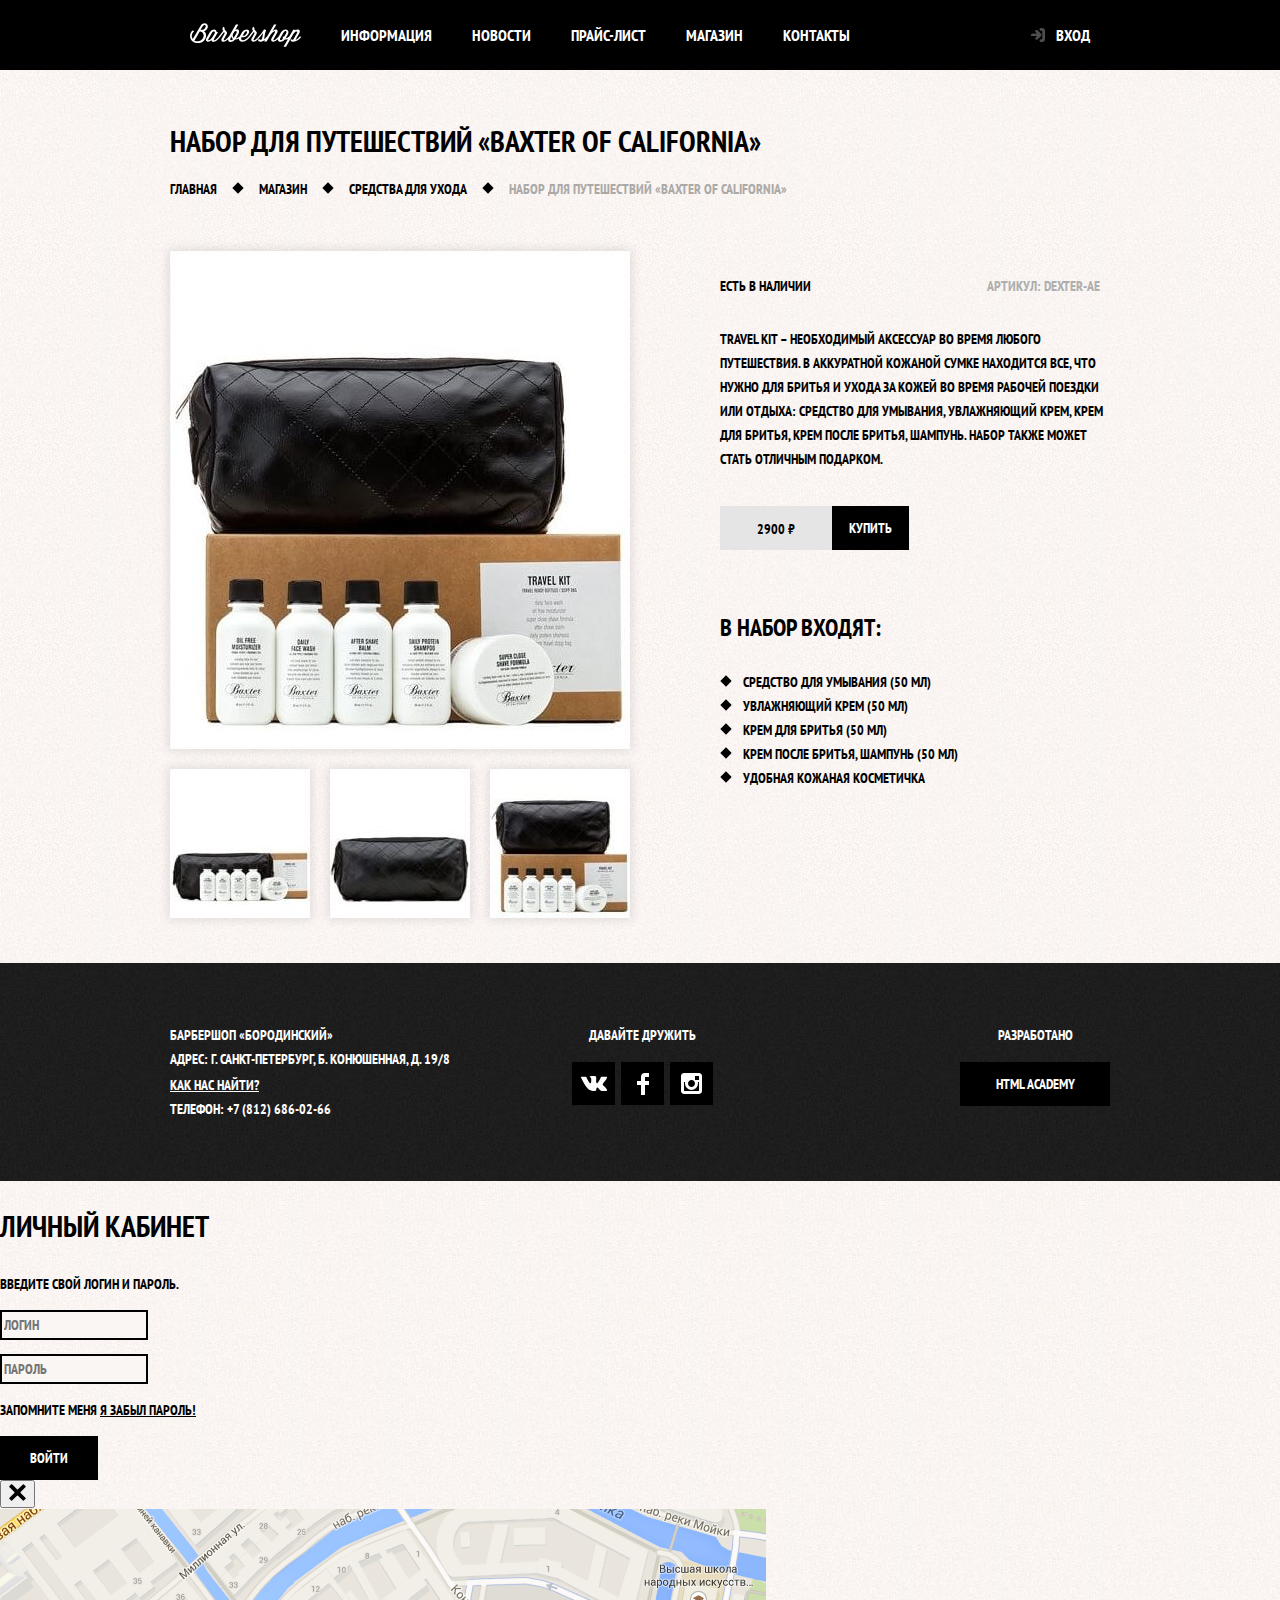
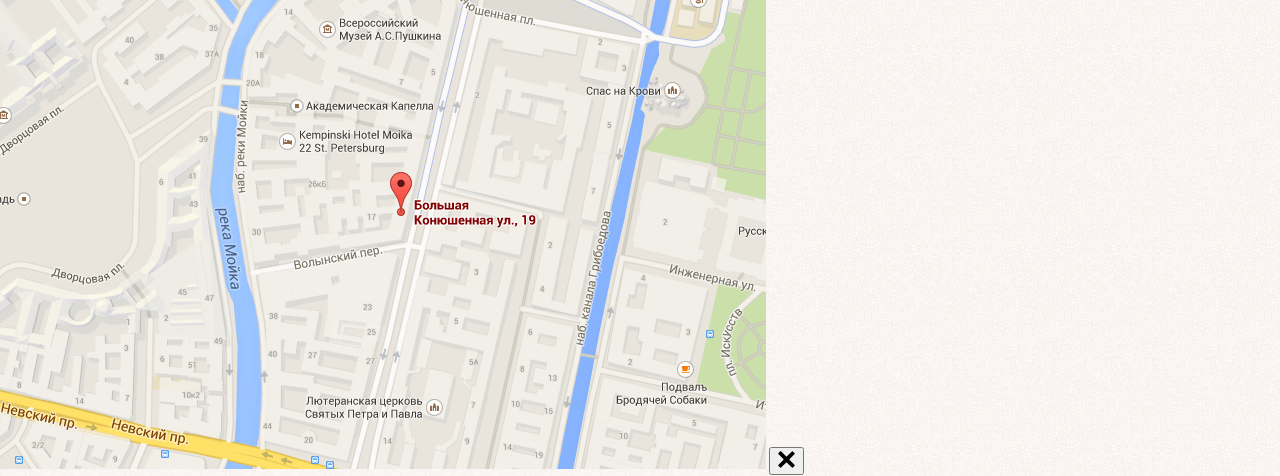
==== commit 2ff230ea: "Правки разметки" ====
--- a/catalog-item.html
+++ b/catalog-item.html
@@ -113,29 +113,32 @@
       <h2>Личный кабинет</h2>
       <p>Введите свой логин и пароль.</p>
       <form class="login-form" action="https://echo.htmlacademy.ru" method="post">
-        <p>
-          <label for="user-login">Логин</label>
+        <p class="login-form__icon login-form__icon--user">
+          <label class="visually-hidden" for="user-login">Логин</label>
           <input id="user-login" type="email" name="login" placeholder="Логин">
         </p>
-        <p>
-          <label for="user-password">Пароль</label>
+        <p class="login-form__icon login-form__icon--pass">
+          <label class="visually-hidden" for="user-password">Пароль</label>
           <input id="user-password" type="password" name="password" placeholder="Пароль">
         </p>
         <p>
-          <label class="login-checkbox">
-            <input type="checkbox" name="remember">Запомните меня
-          </label>
+          <input class="visually-hidden login-input login-input-checkbox" id="login-checkbox" type="checkbox" name="remember">
+          <label class="login-checkbox" for="login-checkbox">Запомните меня</label>
           <a class="restore" href="#">Я забыл пароль!</a>
         </p>
         <button class="button" type="submit">Войти</button>
       </form>
-      <button type="button">Закрыть</button>
+      <button class="modal__btn" type="button" aria-label="Закрыть">
+        <svg xmlns="http://www.w3.org/2000/svg" width="19" height="19" viewBox="0 0 12 12"><path d="M11.12 2a.4.4 0 0 1 0 .57L8 5.71a.4.4 0 0 0 0 .57l3.14 3.14a.4.4 0 0 1 0 .57L10 11.13a.41.41 0 0 1-.57 0L6.27 8a.41.41 0 0 0-.57 0l-3.14 3.12a.41.41 0 0 1-.57 0L.85 10a.4.4 0 0 1 0-.57L4 6.28a.4.4 0 0 0 0-.57L.85 2.57a.4.4 0 0 1 0-.57L2 .86a.41.41 0 0 1 .57 0L5.7 4a.4.4 0 0 0 .57 0L9.41.87a.41.41 0 0 1 .57 0z"/></svg>
+      </button>
     </section>
 
     <section class="modal modal-map">
       <h2 class="visually-hidden">Как до нас добраться</h2>
       <img src="img/map.png" width="766" height="560" alt="Офис компании по адресу г. Санкт-Петербург, ул. Б. Конюшенная, д. 19/8">
-      <button type="button">Закрыть</button>
+      <button class="modal__btn" type="button" aria-label="Закрыть">
+        <svg xmlns="http://www.w3.org/2000/svg" width="19" height="19" viewBox="0 0 12 12"><path d="M11.12 2a.4.4 0 0 1 0 .57L8 5.71a.4.4 0 0 0 0 .57l3.14 3.14a.4.4 0 0 1 0 .57L10 11.13a.41.41 0 0 1-.57 0L6.27 8a.41.41 0 0 0-.57 0l-3.14 3.12a.41.41 0 0 1-.57 0L.85 10a.4.4 0 0 1 0-.57L4 6.28a.4.4 0 0 0 0-.57L.85 2.57a.4.4 0 0 1 0-.57L2 .86a.41.41 0 0 1 .57 0L5.7 4a.4.4 0 0 0 .57 0L9.41.87a.41.41 0 0 1 .57 0z"/></svg>
+      </button>
     </section>
 
     <script src="js/script.js"></script>
--- a/css/style.css
+++ b/css/style.css
@@ -20,6 +20,30 @@
   background-repeat: no-repeat;
 }
 
+a {
+  text-decoration: none;
+}
+
+img {
+  max-width: 100%;
+  height: auto;
+}
+
+.visually-hidden:not(:focus):not(:active),
+input[type="checkbox"].visually-hidden,
+input[type="radio"].visually-hidden {
+  position: absolute;
+  width: 1px;
+  height: 1px;
+  margin: -1px;
+  border: 0;
+  padding: 0;
+  white-space: nowrap;
+  clip-path: inset(100%);
+  clip: rect(0 0 0 0);
+  overflow: hidden;
+}
+
 .inner-page {
   color: #000000;
   background-color: #f9f6f3;
@@ -34,11 +58,10 @@
   padding: 0 10px;
 }
 
-a {
-  text-decoration: none;
-}
-
 .button {
+  display: inline-block;
+  padding: 10px 30px;
+  margin-right: 16px;
   font: inherit;
   text-align: center;
   color: #ffffff;
@@ -46,12 +69,20 @@
   text-transform: uppercase;
   background-color: #000000;
   border: none;
+  cursor: pointer;
 }
 
 .button:hover,
 .button:focus,
 .button:active {
   background-color: #663d15;
+}
+
+.button.disabled,
+.button:disabled {
+  cursor: default;
+  opacity: 0.5;
+  background-color: #000000;
 }
 
 /* Index header */
@@ -94,15 +125,45 @@
 }
 
 .site-navigation {
+  display: flex;
+  flex-wrap: wrap;
   width: 620px;
 }
 
 .user-navigation {
-  width: 140px;
+  display: flex;
+  max-width: 140px;
+}
+
+.user-navigation .login-link {
+  position: relative;
+  padding-left: 50px;
+}
+
+.login-link::before {
+  content: "";
+  position: absolute;
+  top: 27px;
+  left: 24px;
+  width: 16px;
+  height: 18px;
+  background-image: url("../img/icon_login.svg");
+  background-repeat: no-repeat;
+  background-position: 0 0;
+  opacity: 0.3;
+}
+
+.login-link:hover::before,
+.login-link:focus::before,
+.login-link:active::before {
+  opacity: 1;
 }
 
 .site-navigation a,
 .user-navigation a {
+  display: block;
+  padding: 25px 20px;
+  vertical-align: middle;
   color: #ffffff;
 }
 
@@ -154,8 +215,27 @@
 }
 
 .feature-item h3 {
+  position: relative;
+  margin: 0;
+  margin-bottom: 60px;
   font-size: 30px;
   line-height: 42px;
+}
+
+.feature-item h3::after {
+  content: "";
+  position: absolute;
+  bottom: -30px;
+  left: 50%;
+  width: 20px;
+  height: 20px;
+  margin-left: -10px;
+  background-color: #ffffff;
+  transform: rotate(45deg);
+}
+
+.feature-item p {
+  margin: 0 10px;
 }
 
 .index-columns {
@@ -165,12 +245,14 @@
   margin-bottom: 35px;
   color: #000000;
   background-color: #f8f5f2;
-  background-image: url("../img/pattern-light.jpg");
-  background-position: 0 0;
-  background-repeat: repeat;
+  background-image: url("../img/shadow.png"), url("../img/pattern-light.jpg");
+  background-position: center, 0 0;
+  background-repeat: no-repeat, repeat;
 }
 
 .index-columns h2 {
+  margin: 0;
+  margin-bottom: 25px;
   font-size: 30px;
   line-height: 42px;
 }
@@ -180,7 +262,18 @@
 }
 
 .news-list {
+  margin: 0;
+  margin-bottom: 25px;
+  padding: 0;
   list-style: none;
+}
+
+.news-item {
+  margin-bottom: 25px;
+}
+
+.news-item p {
+  margin: 0;
 }
 
 .news-item time {
@@ -191,15 +284,49 @@
   width: 300px;
 }
 
+.gallery-container {
+  position: relative;
+  min-height: 260px;
+}
+
 .gallery-content {
+  height: 164px;
+  margin: 0;
   background-color: #cccccc;
   border: 7px solid #ffffff;
 }
 
+.gallery-content img {
+  width: 286px;
+  height: 164px;
+}
+
+.gallery-button {
+  box-sizing: border-box;
+  position: absolute;
+  bottom: 0;
+  width: 140px;
+  margin: 0;
+}
+
+.gallery-button-back {
+  left: 0;
+}
+
+.gallery-button-next {
+  right: 0;
+}
+
 .contacts {
   width: 380px;
 }
 
+.contacts address,
+.contacts p {
+  margin: 0;
+  margin-bottom: 25px;
+}
+
 .contacts-address {
   font-style: normal;
 }
@@ -208,7 +335,36 @@
   width: 300px;
 }
 
+.appointment-info {
+  margin: 0;
+  margin-bottom: 15px;
+}
+
+.appointment-form {
+  display: flex;
+  flex-wrap: wrap;
+  justify-content: space-between;
+}
+
+.appointment-item {
+  width: 140px;
+  margin: 0;
+  margin-bottom: 10px;
+}
+
+.appointment-item label {
+  display: block;
+  margin-bottom: 9px;
+  margin-left: 15px;
+}
+
 .appointment-item input {
+  box-sizing: border-box;
+  width: 140px;
+  padding-top: 8px;
+  padding-left: 15px;
+  padding-right: 15px;
+  padding-bottom: 7px;
   font: inherit;
   background-color: transparent;
   border: 2px solid #000000;
@@ -218,6 +374,13 @@
   border-color: #663d15;
 }
 
+.appointment .button {
+  display: block;
+  width: 100%;
+  margin-top: 10px;
+  margin-right: 0;
+}
+
 /* Catalog main */
 .page-title {
   margin: 0;
@@ -228,10 +391,33 @@
 }
 
 .breadcrumbs {
+  display: flex;
+  justify-content: flex-start;
+  flex-wrap: wrap;
+  padding: 0;
+  margin: 0;
+  margin-bottom: 50px;
   list-style: none;
-  padding: 0;
-  margin: 0;
-  margin-bottom: 50px;
+}
+
+.breadcrumbs li {
+  position: relative;
+  margin-right: 42px;
+}
+
+.breadcrumbs li::after {
+  content: "";
+  position: absolute;
+  top: 7px;
+  right: -25px;
+  width: 8px;
+  height: 8px;
+  background-color: #000000;
+  transform: rotate(45deg);
+}
+
+.breadcrumbs-current::after {
+  display: none;
 }
 
 .breadcrumbs a {
@@ -247,6 +433,10 @@
   color: #aba9a7;
 }
 
+.breadcrumbs li:last-child {
+  margin-right: 0;
+}
+
 .catalog-columns {
   display: flex;
   justify-content: space-between;
@@ -258,17 +448,32 @@
 }
 
 .filter fieldset {
+  padding: 0;
+  margin: 0;
+  margin-bottom: 30px;
   border: none;
 }
 
+.filter fieldset:first-child {
+  margin-bottom: 35px;
+}
+
 .filter legend {
+  margin-bottom: 26px;
   font-size: 24px;
   line-height: 30px;
 }
 
 .filter ul {
+  padding: 0;
+  margin: 0;
   list-style: none;
   line-height: 18px;
+}
+
+.filter-option {
+  margin-bottom: 19px;
+  padding-left: 45px;
 }
 
 .filter-input:hover + label,
@@ -276,9 +481,60 @@
   color: #663d15;
 }
 
+.filter-input-checkbox + label::before {
+  content: "";
+  position: absolute;
+  left: -42px;
+  top: 0;
+  width: 16px;
+  height: 16px;
+  border: 2px solid #000000;
+}
+
+.filter-input-checkbox:checked + label::after {
+  content: "";
+  position: absolute;
+  top: 4px;
+  left: -38px;
+  width: 12px;
+  height: 12px;
+  background-image: url("../img/cross.svg");
+  background-repeat: no-repeat;
+  background-position: 0 0;
+}
+
 .filter-input:disabled + label {
   color: #000000;
   opacity: 0.5;
+}
+
+.filter-option label {
+  position: relative;
+  display: block;
+  cursor: pointer;
+  user-select: none;
+}
+
+.filter-input-radio + label::before {
+  content: "";
+  position: absolute;
+  left: -42px;
+  top: -1px;
+  width: 16px;
+  height: 16px;
+  border: 2px solid #000000;
+  border-radius: 50%;
+}
+
+.filter-input-radio:checked + label::after {
+  content: "";
+  position: absolute;
+  top: 5px;
+  left: -36px;
+  width: 8px;
+  height: 8px;
+  background-color: #000000;
+  border-radius: 50%;
 }
 
 /* Catalog catalog */
@@ -312,19 +568,41 @@
 }
 
 .catalog-item a {
+  display: flex;
+  flex-direction: column;
   color: #000000;
 }
 
 .catalog-item h3 {
+  order: 1;
+  margin-top: 17px;
+  margin-bottom: 12px;
+  margin-left: 16px;
+  margin-right: 15px;
   font-size: 14px;
   line-height: 18px;
 }
 
 .catalog-category {
+  display: block;
   text-transform: none;
 }
 
+.catalog-item-image {
+  width: 220px;
+  height: 165px;
+  margin: 0;
+}
+
+.catalog-item-price {
+  display: flex;
+  margin: 15px;
+  margin-top: 0;
+}
+
 .catalog-item-price span {
+  width: 112px;
+  padding: 13px 25px 11px;
   font-size: 14px;
   line-height: 20px;
   text-align: center;
@@ -332,18 +610,33 @@
 }
 
 .catalog-item-price .button {
+  width: 50px;
+  padding: 13px 18px 11px;
+  margin-right: 0;
   line-height: 20px;
   color: #ffffff;
 }
 
 /* Catalog pagination */
 .pagination-list {
+  display: flex;
+  flex-wrap: wrap;
   margin: 0;
   padding: 0;
   list-style: none;
 }
 
+.pagination-item {
+  margin-right: 5px;
+}
+
+.pagination-item:last-child {
+  margin-right: 0;
+}
+
 .pagination-item a {
+  display: block;
+  padding: 10px 19px;
   color: #ffffff;
   background-color: #000000;
 }
@@ -372,19 +665,45 @@
 }
 
 .product-photo-full {
+  width: 460px;
+  height: 498px;
+  margin: 0;
+  margin-bottom: 20px;
   box-shadow: 0 0 10px 2px rgba(0, 0, 0, 0.1);
 }
 
 .product-photo-preview {
+  display: flex;
+  padding: 0;
+  margin: 0;
   list-style: none;
 }
 
 .product-photo-preview li {
+  width: 140px;
+  height: 149px;
+  margin-right: 20px;
   box-shadow: 0 0 10px 2px rgba(0, 0, 0, 0.1);
+}
+
+.product-photo-preview li:nth-child(3n) {
+  margin-right: 0;
 }
 
 .product-info {
   width: 390px;
+  padding-top: 23px;
+}
+
+.product-description {
+  display: flex;
+  justify-content: space-between;
+  padding-right: 10px;
+  margin-bottom: 29px;
+}
+
+.product-description p {
+  width: 200px;
 }
 
 .product-article {
@@ -392,26 +711,71 @@
   color: #aeaeae;
 }
 
+.product-info p {
+  margin: 0;
+}
+
+.product-info .product-text {
+  margin-bottom: 35px;
+}
+
+.product-info .product-price {
+  display: flex;
+  margin-bottom: 63px;
+}
+
 .product-price span {
+  width: 112px;
+  padding-top: 13px;
+  padding-left: 36px;
+  padding-right: 36px;
+  padding-bottom: 11px;
   line-height: 20px;
   text-align: center;
   background-color: #e5e5e5;
+  box-sizing: border-box;
+}
+
+.product-price .button {
+  padding-left: 17px;
+  padding-right: 17px;
 }
 
 .product-info h3 {
+  margin: 0;
+  margin-bottom: 27px;
   font-size: 24px;
   line-height: 30px;
 }
 
 .product-info ul {
+  margin: 0;
+  padding: 0;
   list-style: none;
+}
+
+.product-info li {
+  position: relative;
+  padding-left: 23px;
+}
+
+.product-info li::before {
+  content: "";
+  position: absolute;
+  top: 7px;
+  left: 2px;
+  width: 8px;
+  height: 8px;
+  background-color: #000000;
+  transform: rotate(45deg);
 }
 
 /* Price main */
 .page-promo {
-  margin: 0;
-  padding: 0;
-  margin-bottom: 74px;
+  position: relative;
+  margin: 0;
+  padding: 0;
+  margin-bottom: 70px;
   font-size: 48px;
   line-height: 48px;
   font-weight: 700;
@@ -419,6 +783,26 @@
   text-align: center;
 }
 
+.page-promo::before {
+  content: "";
+  position: absolute;
+  top: 50%;
+  left: 0;
+  width: 160px;
+  height: 2px;
+  background-color: #000000;
+}
+
+.page-promo::after {
+  content: "";
+  position: absolute;
+  top: 50%;
+  right: 0;
+  width: 160px;
+  height: 2px;
+  background-color: #000000;
+}
+
 .goods-price {
   display: flex;
   justify-content: space-between;
@@ -431,6 +815,49 @@
 }
 
 .goods h2 {
+  margin: 0;
+  padding: 0;
+  margin-bottom: 30px;
+  font-size: 24px;
+  line-height: 30px;
+  font-weight: 700;
+  color: #000000;
+}
+
+.goods-list {
+  margin: 0;
+  padding: 0;
+  list-style: none;
+}
+
+.goods-list li {
+  position: relative;
+  margin-bottom: 15px;
+  padding-left: 21px;
+  text-transform: uppercase;
+  color: #000000;
+}
+
+.goods-list li:last-child {
+  margin-bottom: 0;
+}
+
+.goods-list li::before {
+  content: "";
+  position: absolute;
+  top: 7px;
+  left: 2px;
+  width: 8px;
+  height: 8px;
+  background-color: #000000;
+  transform: rotate(45deg);
+}
+
+.price {
+  width: 460px;
+}
+
+.price h2 {
   margin: 0;
   padding: 0;
   margin-bottom: 35px;
@@ -440,32 +867,6 @@
   color: #000000;
 }
 
-.goods-list {
-  margin: 0;
-  padding: 0;
-  list-style: none;
-}
-
-.goods-list li {
-  margin-bottom: 15px;
-  text-transform: uppercase;
-  color: #000000;
-}
-
-.price {
-  width: 460px;
-}
-
-.price h2 {
-  margin: 0;
-  padding: 0;
-  margin-bottom: 35px;
-  font-size: 24px;
-  line-height: 30px;
-  font-weight: 700;
-  color: #000000;
-}
-
 .price-list {
   border-collapse: collapse;
   background-color: #f9f6f3;
@@ -474,8 +875,8 @@
 
 .price-list td {
   width: 230px;
-  padding-top: 11px;
-  padding-bottom: 11px;
+  padding-top: 8px;
+  padding-bottom: 9px;
   padding-left: 20px;
   border: 2px solid #000101;
 }
@@ -485,7 +886,7 @@
 }
 
 .about-us {
-  margin-bottom: 80px;
+  margin-bottom: 75px;
 }
 
 .about-us h2 {
@@ -550,12 +951,39 @@
   text-align: center;
 }
 
+.footer-social p {
+  display: block;
+  margin: 0;
+  margin-bottom: 15px;
+}
+
 .footer-social ul {
+  display: flex;
+  flex-wrap: wrap;
+  justify-content: space-between;
+  width: 141px;
+  margin: 0 auto;
+  padding: 0;
   list-style: none;
 }
 
 .social-button {
-  color: #ffffff;
+  display: flex;
+  justify-content: center;
+  align-items: center;
+  width: 43px;
+  height: 43px;
+  background-color: #000000;
+}
+
+.social-button:hover,
+.social-button:focus {
+  background-color: #ffffff;
+}
+
+.social-button:hover path,
+.social-button:focus path {
+  fill: #000000;
 }
 
 .footer-copyright {
@@ -563,6 +991,16 @@
   margin: 0;
   margin-left: auto;
   text-align: center;
+}
+
+.footer-copyright span {
+  display: block;
+  margin-bottom: 15px;
+}
+
+.footer-copyright .button {
+  display: block;
+  margin-right: 0;
 }
 
 .footer-copyright .button:hover,
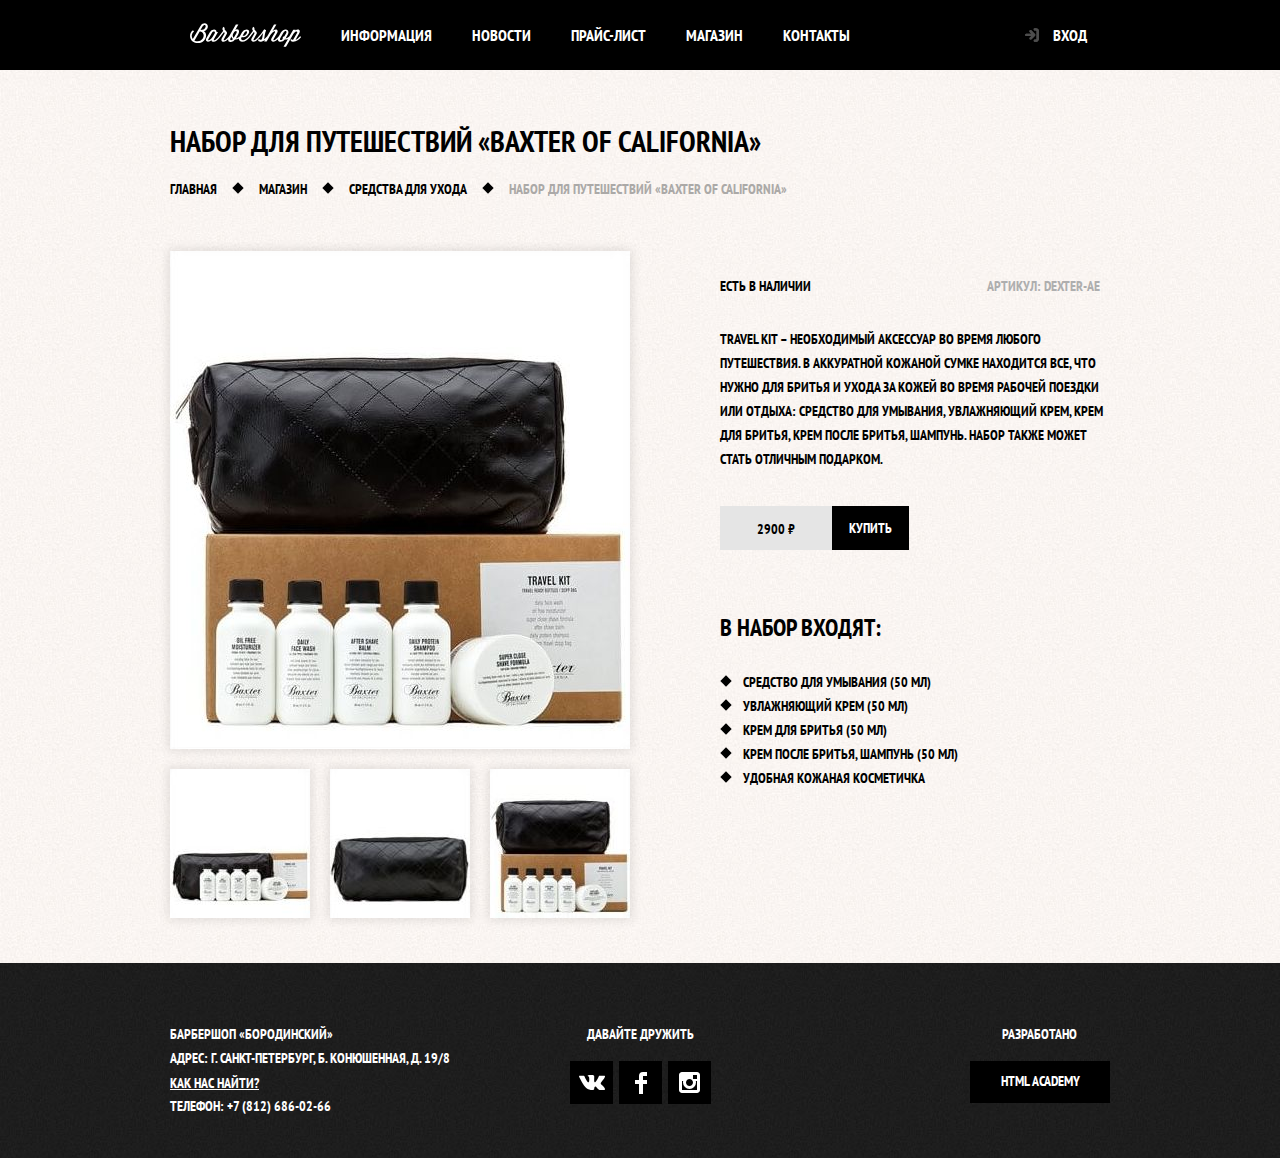
==== commit ad6ffade: "Правки разметки" ====
--- a/catalog-item.html
+++ b/catalog-item.html
@@ -17,7 +17,7 @@
           <li><a href="#">Информация</a></li>
           <li><a href="#">Новости</a></li>
           <li><a href="price.html">Прайс-лист</a></li>
-          <li><a href="catalog.html">Магазин</a></li>
+          <li class="site-navigation-current"><a href="catalog.html">Магазин</a></li>
           <li><a href="#">Контакты</a></li>
         </ul>
         <ul class="user-navigation">
--- a/css/style.css
+++ b/css/style.css
@@ -2,7 +2,6 @@
 html,
 body {
   min-width: 1122px;
-  min-height: 1750px;
 }
 
 body {
@@ -87,7 +86,7 @@
 
 /* Index header */
 .main-header {
-  margin-bottom: 75px;
+  margin-bottom: 69px;
 }
 
 .main-navigation {
@@ -108,7 +107,7 @@
 
 .main-navigation-wrapper {
   width: 100%;
-  margin-bottom: 60px;
+  margin-bottom: 64px;
   background-color: #000000;
 }
 
@@ -137,7 +136,8 @@
 
 .user-navigation .login-link {
   position: relative;
-  padding-left: 50px;
+  padding-left: 53px;
+  margin-right: 3px;
 }
 
 .login-link::before {
@@ -198,7 +198,7 @@
 
 /* Index main */
 .features {
-  margin-bottom: 80px;
+  margin-bottom: 78px;
 }
 
 .features-list {
@@ -241,7 +241,7 @@
 .index-columns {
   display: flex;
   justify-content: space-between;
-  padding: 50px 80px;
+  padding: 45px 80px 50px;
   margin-bottom: 35px;
   color: #000000;
   background-color: #f8f5f2;
@@ -252,7 +252,7 @@
 
 .index-columns h2 {
   margin: 0;
-  margin-bottom: 25px;
+  margin-bottom: 20px;
   font-size: 30px;
   line-height: 42px;
 }
@@ -269,7 +269,11 @@
 }
 
 .news-item {
-  margin-bottom: 25px;
+  margin-bottom: 21px;
+}
+
+.news-item:last-child {
+  margin-bottom: 29px;
 }
 
 .news-item p {
@@ -280,13 +284,21 @@
   text-transform: none;
 }
 
+.news .button {
+  padding: 10px 34px;
+}
+
 .gallery {
   width: 300px;
 }
 
+.gallery h2 {
+  margin-bottom: 22px;
+}
+
 .gallery-container {
   position: relative;
-  min-height: 260px;
+  min-height: 259px;
 }
 
 .gallery-content {
@@ -324,20 +336,38 @@
 .contacts address,
 .contacts p {
   margin: 0;
-  margin-bottom: 25px;
+  margin-bottom: 20px;
+}
+
+.contacts p {
+  margin-bottom: 22px;
 }
 
 .contacts-address {
   font-style: normal;
 }
 
+.contacts .button {
+  margin-right: 19px;
+}
+
+.contacts .button:last-child {
+  padding-left: 24px;
+  padding-right: 26px;
+}
+
 .appointment {
   width: 300px;
 }
 
+.appointment h2 {
+  margin-bottom: 19px;
+}
+
 .appointment-info {
   margin: 0;
-  margin-bottom: 15px;
+  margin-bottom: 12px;
+  letter-spacing: 0.1px;
 }
 
 .appointment-form {
@@ -354,15 +384,15 @@
 
 .appointment-item label {
   display: block;
-  margin-bottom: 9px;
-  margin-left: 15px;
+  margin-bottom: 7px;
+  margin-left: 16px;
 }
 
 .appointment-item input {
   box-sizing: border-box;
   width: 140px;
   padding-top: 8px;
-  padding-left: 15px;
+  padding-left: 13px;
   padding-right: 15px;
   padding-bottom: 7px;
   font: inherit;
@@ -377,7 +407,7 @@
 .appointment .button {
   display: block;
   width: 100%;
-  margin-top: 10px;
+  margin-top: 8px;
   margin-right: 0;
 }
 
@@ -913,7 +943,7 @@
 
 /* Footer */
 .main-footer {
-  padding: 60px 0;
+  padding: 59px 0 40px;
   margin-top: 65px;
   color: #ffffff;
   background-color: #212121;
@@ -938,6 +968,7 @@
   color: #ffffff;
   text-decoration: underline;
   background-color: transparent;
+  line-height: 21px;
 }
 
 .footer-contacts button:hover,
@@ -955,6 +986,7 @@
   display: block;
   margin: 0;
   margin-bottom: 15px;
+  padding-right: 5px;
 }
 
 .footer-social ul {
@@ -962,7 +994,7 @@
   flex-wrap: wrap;
   justify-content: space-between;
   width: 141px;
-  margin: 0 auto;
+  margin: 0;
   padding: 0;
   list-style: none;
 }
@@ -996,11 +1028,16 @@
 .footer-copyright span {
   display: block;
   margin-bottom: 15px;
+  padding-left: 9px;
 }
 
 .footer-copyright .button {
   display: block;
-  margin-right: 0;
+  padding-top: 8px;
+  padding-left: 0px;
+  padding-right: 0px;
+  width: 140px;
+  margin-left: 10px;
 }
 
 .footer-copyright .button:hover,
@@ -1014,35 +1051,161 @@
   margin-top: 45px;
 }
 
+/* Modal */
 .modal {
+  display: none;
+  position: fixed;
+  top: 50%;
+  left: 50%;
   color: #000000;
   background-color: #f8f3f0;
   background-image: url("../img/pattern-light.jpg");
   background-position: 0 0;
   background-repeat: repeat;
+  transform: translate(-50%, -50%);
 }
 
 .modal h2 {
+  margin: 0;
+  margin-bottom: 11px;
   font-size: 30px;
   line-height: 42px;
 }
 
+.modal p {
+  margin: 0;
+  margin-bottom: 10px;
+}
+
+.modal__btn {
+  display: block;
+  position: absolute;
+  top: 8px;
+  right: -30px;
+  margin: 0;
+  padding: 0;
+  background-color: transparent;
+  border: none;
+  cursor: pointer;
+}
+
+.modal__btn path {
+  fill: #d0d0d0;
+}
+
+.modal__btn:hover path {
+  fill: #ffffff;
+}
+
+/* Modal login */
+.modal-login {
+  width: 460px;
+  padding-top: 45px;
+  padding-left: 80px;
+  padding-right: 80px;
+  padding-bottom: 58px;
+  box-shadow: 0px 30px 50px 0px rgba(0,0,0,0.75);
+  box-sizing: border-box;
+}
+
+.login-form p {
+  margin: 0;
+  margin-bottom: 9px;
+}
+
+.login-form p:last-of-type {
+  display: flex;
+  justify-content: space-between;
+  margin-top: 15px;
+  margin-bottom: 17px;
+  padding-left: 32px;
+}
+
+.login-form__icon {
+  position: relative;
+}
+
+.login-form__icon::after {
+  content: "";
+  position: absolute;
+  top: 15px;
+  right: 15px;
+  width: 15px;
+  height: 15px;
+  background-repeat: no-repeat;
+}
+
+.login-form__icon--user::after {
+  background-image: url("../img/icon_user.svg");
+}
+
+.login-form__icon--pass::after {
+  background-image: url("../img/icon_lock.svg");
+}
+
+
 .login-form input[type="email"],
 .login-form input[type="password"] {
+  width: 100%;
+  padding-top: 8px;
+  padding-left: 17px;
+  padding-bottom: 7px;
+  padding-right: 30px;
   font: inherit;
   color: #000000;
   text-transform: uppercase;
   background-color: #f9f6f3;
   border: 2px solid #000000;
+  box-sizing: border-box;
+}
+
+.login-form input[type="email"]::placeholder,
+.login-form input[type="password"]::placeholder {
+  font-size: 14px;
+  line-height: 24px;
+  color: #000000;
 }
 
 .login-form input:focus {
   border-color: #663d15;
 }
 
-.login-checkbox:hover,
-.login-checkbox:focus {
+.login-input-checkbox + label::before {
+  content: "";
+  position: absolute;
+  left: -32px;
+  top: 2px;
+  width: 16px;
+  height: 16px;
+  border: 2px solid #000000;
+}
+
+.login-input-checkbox:checked + label::after {
+  content: "";
+  position: absolute;
+  top: 6px;
+  left: -28px;
+  width: 12px;
+  height: 12px;
+  background-image: url("../img/cross.svg");
+  background-repeat: no-repeat;
+  background-position: 0 0;
+}
+
+.login-input:hover + label,
+.login-input:focus + label {
   color: #663d15;
+}
+
+.login-input:disabled + label {
+  color: #000000;
+  opacity: 0.5;
+}
+
+.login-checkbox {
+  position: relative;
+  cursor: pointer;
+  user-select: none;
 }
 
 .restore {
@@ -1055,3 +1218,18 @@
   text-decoration: none;
 }
 
+.login-form .button {
+  width: 100%;
+}
+
+/* Modal map */
+.modal-map {
+  width: 780px;
+  background-color: transparent;
+  background-image: none;
+  box-shadow: 0px 30px 50px 0px rgba(0,0,0,0.75);
+}
+
+.modal-map img {
+  border: 7px solid #ffffff;
+}
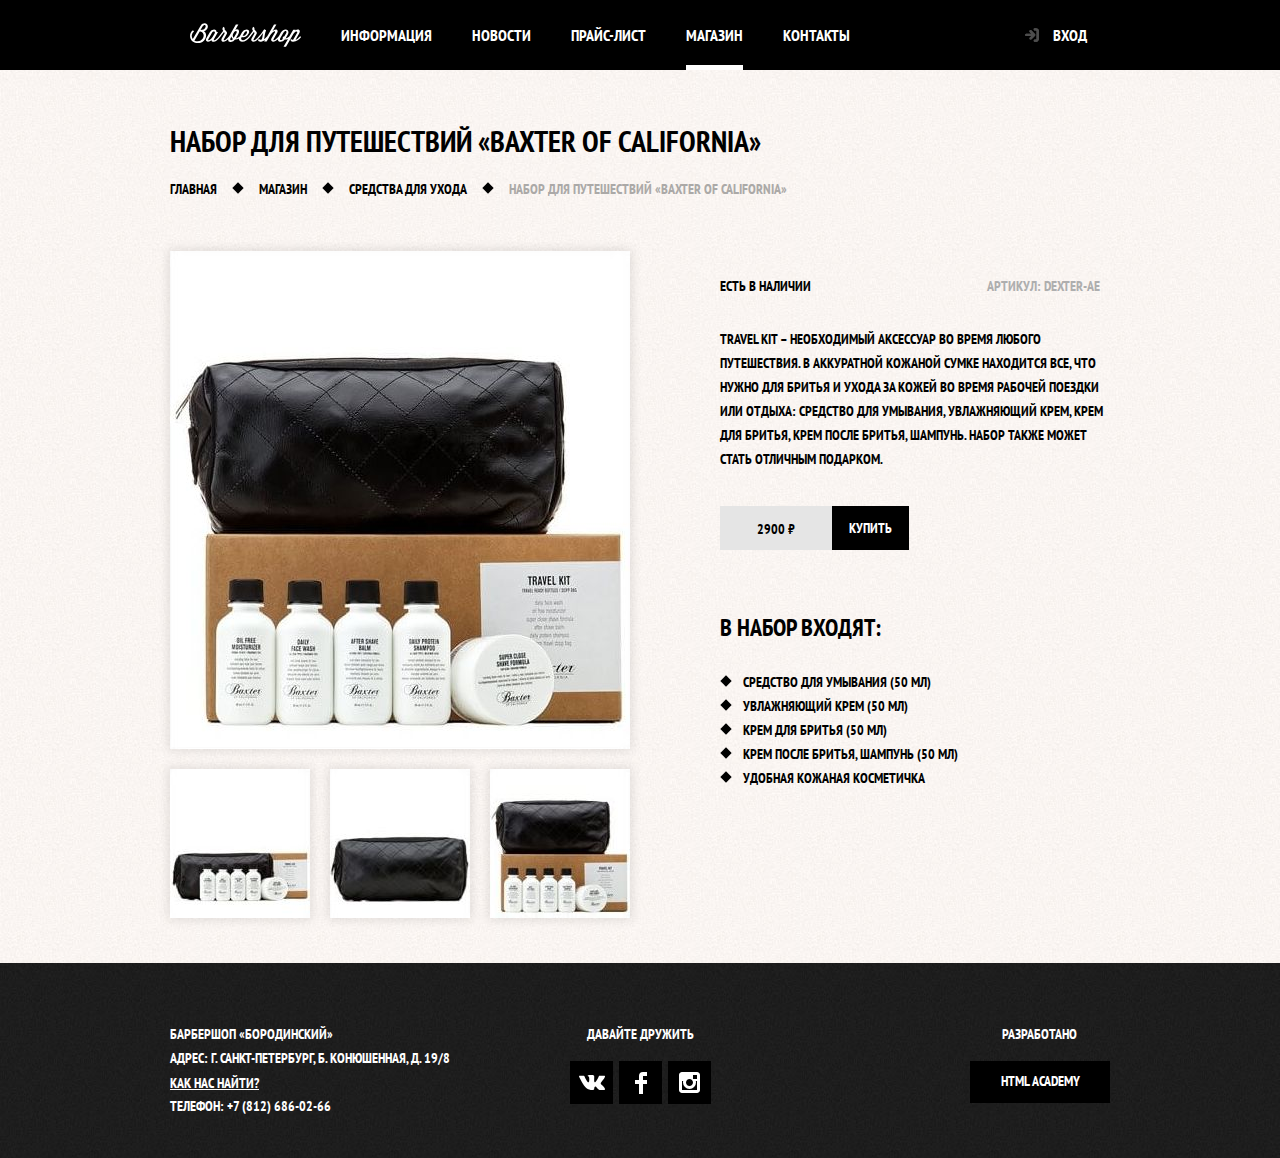
==== commit 9a905ec1: "Правки разметки модальных окон" ====
--- a/catalog-item.html
+++ b/catalog-item.html
@@ -79,7 +79,7 @@
         <address class="footer-contacts">
           Барбершоп «Бородинский»<br>
           Адрес: г. Санкт-Петербург, Б. Конюшенная, д. 19/8<br>
-          <button class="button" type="button">Как нас найти?</button><br>
+          <button class="button contacts-button-map" type="button">Как нас найти?</button><br>
           Телефон: +7 (812) 686-02-66
         </address>
         <div class="footer-social">
@@ -115,7 +115,7 @@
       <form class="login-form" action="https://echo.htmlacademy.ru" method="post">
         <p class="login-form__icon login-form__icon--user">
           <label class="visually-hidden" for="user-login">Логин</label>
-          <input id="user-login" type="email" name="login" placeholder="Логин">
+          <input id="user-login" type="text" name="login" placeholder="Логин">
         </p>
         <p class="login-form__icon login-form__icon--pass">
           <label class="visually-hidden" for="user-password">Пароль</label>
@@ -128,17 +128,14 @@
         </p>
         <button class="button" type="submit">Войти</button>
       </form>
-      <button class="modal__btn" type="button" aria-label="Закрыть">
-        <svg xmlns="http://www.w3.org/2000/svg" width="19" height="19" viewBox="0 0 12 12"><path d="M11.12 2a.4.4 0 0 1 0 .57L8 5.71a.4.4 0 0 0 0 .57l3.14 3.14a.4.4 0 0 1 0 .57L10 11.13a.41.41 0 0 1-.57 0L6.27 8a.41.41 0 0 0-.57 0l-3.14 3.12a.41.41 0 0 1-.57 0L.85 10a.4.4 0 0 1 0-.57L4 6.28a.4.4 0 0 0 0-.57L.85 2.57a.4.4 0 0 1 0-.57L2 .86a.41.41 0 0 1 .57 0L5.7 4a.4.4 0 0 0 .57 0L9.41.87a.41.41 0 0 1 .57 0z"/></svg>
-      </button>
+      <button class="modal-close" type="button" aria-label="Закрыть"></button>
     </section>
 
     <section class="modal modal-map">
       <h2 class="visually-hidden">Как до нас добраться</h2>
-      <img src="img/map.png" width="766" height="560" alt="Офис компании по адресу г. Санкт-Петербург, ул. Б. Конюшенная, д. 19/8">
-      <button class="modal__btn" type="button" aria-label="Закрыть">
-        <svg xmlns="http://www.w3.org/2000/svg" width="19" height="19" viewBox="0 0 12 12"><path d="M11.12 2a.4.4 0 0 1 0 .57L8 5.71a.4.4 0 0 0 0 .57l3.14 3.14a.4.4 0 0 1 0 .57L10 11.13a.41.41 0 0 1-.57 0L6.27 8a.41.41 0 0 0-.57 0l-3.14 3.12a.41.41 0 0 1-.57 0L.85 10a.4.4 0 0 1 0-.57L4 6.28a.4.4 0 0 0 0-.57L.85 2.57a.4.4 0 0 1 0-.57L2 .86a.41.41 0 0 1 .57 0L5.7 4a.4.4 0 0 0 .57 0L9.41.87a.41.41 0 0 1 .57 0z"/></svg>
-      </button>
+      <iframe src="https://yandex.ru/map-widget/v1/-/CKauEWN-" width="766" height="560" frameborder="1" allowfullscreen="true"></iframe>
+      <img src="img/map.png" width="766" height="560" alt="Офис компании по адресу г. Санкт-Петербург, ул. Большая Конюшенная, д. 19/8">
+      <button class="modal-close" type="button" aria-label="Закрыть"></button>
     </section>
 
     <script src="js/script.js"></script>
--- a/css/style.css
+++ b/css/style.css
@@ -93,6 +93,7 @@
   display: flex;
   flex-direction: column;
   align-items: center;
+  flex-wrap: wrap;
   font-size: 16px;
   line-height: 20px;
   color: #ffffff;
@@ -107,6 +108,7 @@
 
 .main-navigation-wrapper {
   width: 100%;
+  min-height: 70px;
   margin-bottom: 64px;
   background-color: #000000;
 }
@@ -127,6 +129,20 @@
   display: flex;
   flex-wrap: wrap;
   width: 620px;
+}
+
+.site-navigation-current {
+  position: relative;
+}
+
+.site-navigation-current::after {
+  content: "";
+  position: absolute;
+  right: 20px;
+  bottom: 0;
+  left: 20px;
+  height: 5px;
+  background-color: #ffffff;
 }
 
 .user-navigation {
@@ -801,6 +817,15 @@
 }
 
 /* Price main */
+.inner-content h3 {
+  margin: 0;
+  padding: 0;
+  font-size: 24px;
+  line-height: 30px;
+  font-weight: 700;
+  color: #000000;
+}
+
 .page-promo {
   position: relative;
   margin: 0;
@@ -844,14 +869,8 @@
   width: 240px;
 }
 
-.goods h2 {
-  margin: 0;
-  padding: 0;
+.goods h3 {
   margin-bottom: 30px;
-  font-size: 24px;
-  line-height: 30px;
-  font-weight: 700;
-  color: #000000;
 }
 
 .goods-list {
@@ -887,51 +906,41 @@
   width: 460px;
 }
 
-.price h2 {
-  margin: 0;
-  padding: 0;
+.price h3 {
   margin-bottom: 35px;
-  font-size: 24px;
-  line-height: 30px;
-  font-weight: 700;
-  color: #000000;
 }
 
 .price-list {
+  width: 100%;
   border-collapse: collapse;
   background-color: #f9f6f3;
   border: 2px solid #000101;
 }
 
 .price-list td {
-  width: 230px;
+  width: 50%;
   padding-top: 8px;
   padding-bottom: 9px;
   padding-left: 20px;
   border: 2px solid #000101;
 }
 
-.price-list td:nth-child(2n) {
+.price-list td:last-child {
   text-align: center;
 }
 
 .about-us {
-  margin-bottom: 75px;
-}
-
-.about-us h2 {
-  margin: 0;
-  padding: 0;
+  margin-bottom: 60px;
+}
+
+.about-us h3 {
   margin-bottom: 30px;
-  font-size: 24px;
-  line-height: 30px;
-  font-weight: 700;
-  color: #000000;
 }
 
 .about-us-text {
   display: flex;
   justify-content: space-between;
+  flex-wrap: wrap;
   width: 865px;
 }
 
@@ -939,6 +948,7 @@
   width: 383px;
   margin: 0;
   padding: 0;
+  margin-bottom: 15px;
 }
 
 /* Footer */
@@ -1116,6 +1126,7 @@
 .login-form p:last-of-type {
   display: flex;
   justify-content: space-between;
+  flex-wrap: wrap;
   margin-top: 15px;
   margin-bottom: 17px;
   padding-left: 32px;
@@ -1225,6 +1236,7 @@
 /* Modal map */
 .modal-map {
   width: 780px;
+  height: 574px;
   background-color: transparent;
   background-image: none;
   box-shadow: 0px 30px 50px 0px rgba(0,0,0,0.75);
